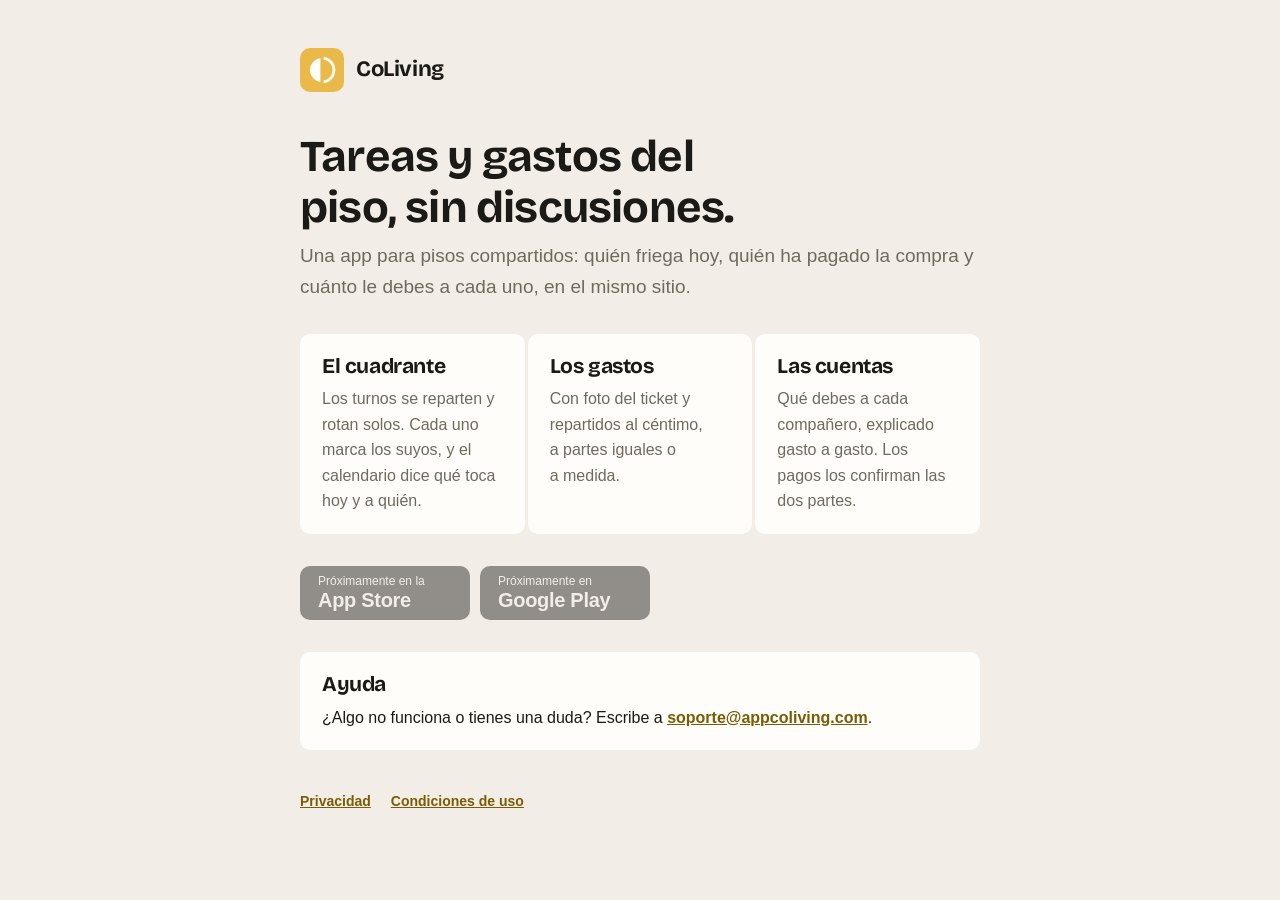
==== index.html @ c8de68fa "Publicar la web (21109d0)" ====
<!doctype html>
<html lang="es">
<head>
  <meta charset="utf-8">
  <meta name="viewport" content="width=device-width, initial-scale=1">
  <title>CoLiving · Tareas y gastos del piso</title>
  <meta name="description" content="CoLiving organiza las tareas y los gastos de un piso compartido: un cuadrante que reparte los turnos y unas cuentas que se explican gasto a gasto.">
  <link rel="icon" href="favicon.png">
  <link rel="icon" href="favicon-oscuro.png" media="(prefers-color-scheme: dark)">
  <link rel="stylesheet" href="estilos.css">
</head>
<body>
  <main class="pagina">
    <a class="cabecera" href="./">
      <picture>
        <source srcset="icono-oscuro.png" media="(prefers-color-scheme: dark)">
        <img src="icono.png" alt="">
      </picture>
      <span class="marca">CoLiving</span>
    </a>

    <h1>Tareas y gastos del piso, sin discusiones.</h1>
    <p class="entradilla">
      Una app para pisos compartidos: quién friega hoy, quién ha pagado la compra y cuánto
      le debes a cada uno, en el mismo sitio.
    </p>

    <div class="pared">
      <section class="pieza">
        <h2>El cuadrante</h2>
        <p>Los turnos se reparten y rotan solos. Cada uno marca los suyos, y el calendario dice qué toca hoy y a quién.</p>
      </section>
      <section class="pieza">
        <h2>Los gastos</h2>
        <p>Con foto del ticket y repartidos al céntimo, a partes iguales o a medida.</p>
      </section>
      <section class="pieza">
        <h2>Las cuentas</h2>
        <p>Qué debes a cada compañero, explicado gasto a gasto. Los pagos los confirman las dos partes.</p>
      </section>
    </div>

    <!--
      Los dos botones de descarga. Mientras la app no esté publicada, cada uno es
      un <span> con «Próximamente», no un enlace: un botón que lleva a una ficha
      que no existe es peor que no tenerlo.

      El día que salga en una tienda, ese botón pasa a ser un <a> con su enlace y
      se le quita la clase `tienda--pronto`:
        App Store:   https://apps.apple.com/es/app/id6813604250
        Google Play: https://play.google.com/store/apps/details?id=com.coliving.compartido
      Y conviene cambiarlos entonces por las insignias oficiales de Apple y de
      Google, que son las que exigen sus normas de marca para enlazar a la tienda.
    -->
    <div class="tiendas">
      <span class="tienda tienda--pronto">
        <span class="tienda-arriba">Próximamente en la</span>
        <span class="tienda-nombre">App Store</span>
      </span>
      <span class="tienda tienda--pronto">
        <span class="tienda-arriba">Próximamente en</span>
        <span class="tienda-nombre">Google Play</span>
      </span>
    </div>

    <!-- Esta página hace también de URL de soporte en App Store Connect. -->
    <section class="pieza ayuda">
      <h2>Ayuda</h2>
      <p>¿Algo no funciona o tienes una duda? Escribe a
        <a href="mailto:soporte@appcoliving.com">soporte@appcoliving.com</a>.</p>
    </section>

    <footer class="pie">
      <a href="privacidad.html">Privacidad</a>
      <a href="condiciones.html">Condiciones de uso</a>
    </footer>
  </main>
</body>
</html>
---- estilos.css ----
/*
 * La web de CoLiving: inicio, privacidad y condiciones.
 *
 * Misma dirección que la app —Azulejo—: la junta de fondo, la pieza sin borde
 * encima, cobalto de color. Los valores salen de `src/theme/index.ts`.
 *
 * Bricolage se sirve desde aquí y no desde Google Fonts: pedirla a Google le
 * pasaría la IP de cada visitante, y en una página de privacidad eso queda
 * especialmente mal. Licencia OFL en `fuentes/OFL.txt`.
 */
@font-face {
  font-family: 'Bricolage Grotesque';
  src: url('fuentes/BricolageGrotesque_700Bold.ttf') format('truetype');
  font-weight: 700;
  font-display: swap;
}

:root {
  /*
   * Los mismos tokens que `src/theme/index.ts`, dirección «Cal y ámbar»
   * (17 de septiembre). Los nombres se quedan como estaban —`cobalto` ahora es
   * ámbar— para no tocar las tres páginas: renombrarlos aquí no cambia nada de
   * lo que se ve y sí arriesga dejarse una regla sin cambiar.
   */
  --junta: #f2eee7;
  --pieza: #fffdf9;
  --pieza-alt: #f6f2e9;
  --tinta: #1c1a17;
  --tinta-suave: #6f6a60;
  --cobalto: #7a5c05;
  --cobalto-suave: #f7e9c4;
  --sobre-cobalto: #fffdf9;
  --ceja: none;
  color-scheme: light;
}

@media (prefers-color-scheme: dark) {
  :root {
    --junta: #0e0e11;
    --pieza: #17171c;
    --pieza-alt: #23232b;
    --tinta: #f2f0ec;
    --tinta-suave: #8b8892;
    --cobalto: #e9b949;
    --cobalto-suave: #2a2416;
    --sobre-cobalto: #14140f;
    --ceja: none;
    color-scheme: dark;
  }
}

* {
  box-sizing: border-box;
}

body {
  margin: 0;
  background: var(--junta);
  color: var(--tinta);
  font: 16px/1.6 -apple-system, BlinkMacSystemFont, 'SF Pro Text', 'Segoe UI', Roboto,
    'Helvetica Neue', sans-serif;
  -webkit-text-size-adjust: 100%;
}

.pagina {
  max-width: 720px;
  margin: 0 auto;
  padding: 48px 20px 64px;
}

h1,
h2,
.marca {
  font-family: 'Bricolage Grotesque', 'Helvetica Neue', sans-serif;
  font-weight: 700;
  line-height: 1.15;
  text-wrap: balance;
}

h1 {
  font-size: clamp(30px, 6vw, 44px);
  letter-spacing: -0.8px;
  margin: 0 0 8px;
}

h2 {
  font-size: 21px;
  letter-spacing: -0.4px;
  margin: 0 0 8px;
}

p,
li {
  text-wrap: pretty;
}

a {
  color: var(--cobalto);
  font-weight: 600;
  /* El correo de soporte es largo: en un móvil estrecho tiene que poder partirse. */
  overflow-wrap: anywhere;
}

/* ------------------------------------------------------------- Cabecera */
.cabecera {
  display: flex;
  align-items: center;
  gap: 12px;
  margin-bottom: 40px;
  text-decoration: none;
  color: inherit;
}

.cabecera picture {
  display: flex;
}

.cabecera img {
  width: 44px;
  height: 44px;
  border-radius: 10px;
}

.marca {
  font-size: 22px;
  letter-spacing: -0.4px;
  color: var(--tinta);
}

.entradilla {
  font-size: 19px;
  color: var(--tinta-suave);
  margin: 0 0 32px;
}

/* --------------------------------------------------------------- Piezas */
/* La junta hace de borde: ninguna pieza lleva borde ni sombra. */
.pieza {
  background: var(--pieza);
  background-image: var(--ceja);
  border-radius: 10px;
  padding: 20px 22px;
}

.pared {
  display: grid;
  gap: 3px;
  grid-template-columns: repeat(auto-fit, minmax(210px, 1fr));
  margin-bottom: 32px;
}

.pared .pieza p {
  margin: 0;
  color: var(--tinta-suave);
}

.pastilla {
  display: inline-block;
  background: var(--cobalto-suave);
  color: var(--cobalto);
  border-radius: 999px;
  padding: 8px 16px;
  font-weight: 700;
  font-size: 15px;
}

/* ------------------------------------------------------------ Tiendas */
/*
 * Los botones de descarga, en tinta como las insignias de las tiendas: se
 * reconocen como «descargar» sin tener que leerlos. En oscuro la tinta es clara
 * y el botón sale claro sobre carbón, que es justo lo que hacen las insignias.
 */
.tiendas {
  display: flex;
  flex-wrap: wrap;
  gap: 10px;
}

.tienda {
  display: inline-flex;
  flex-direction: column;
  justify-content: center;
  min-width: 170px;
  min-height: 52px;
  padding: 8px 18px;
  border-radius: 10px;
  background: var(--tinta);
  color: var(--junta);
  text-decoration: none;
  line-height: 1.2;
}

a.tienda:hover {
  opacity: 0.85;
}

.tienda-arriba {
  font-size: 12px;
}

.tienda-nombre {
  font-size: 20px;
  font-weight: 700;
  letter-spacing: -0.3px;
}

/* Aún no publicada: se ve, pero apagada, y no se puede pulsar. */
.tienda--pronto {
  opacity: 0.45;
  cursor: default;
}

/* ---------------------------------------------------------- Documentos */
.documento .pieza + .pieza {
  margin-top: 3px;
}

.documento .pieza > :last-child {
  margin-bottom: 0;
}

.documento ul {
  padding-left: 20px;
}

.documento li + li {
  margin-top: 4px;
}

.fecha {
  color: var(--tinta-suave);
  margin: 0 0 24px;
}

.ayuda {
  margin-top: 32px;
}

.ayuda p {
  margin: 0;
}

/* ----------------------------------------------------------------- Pie */
.pie {
  margin-top: 40px;
  display: flex;
  flex-wrap: wrap;
  gap: 8px 20px;
  font-size: 14px;
  color: var(--tinta-suave);
}
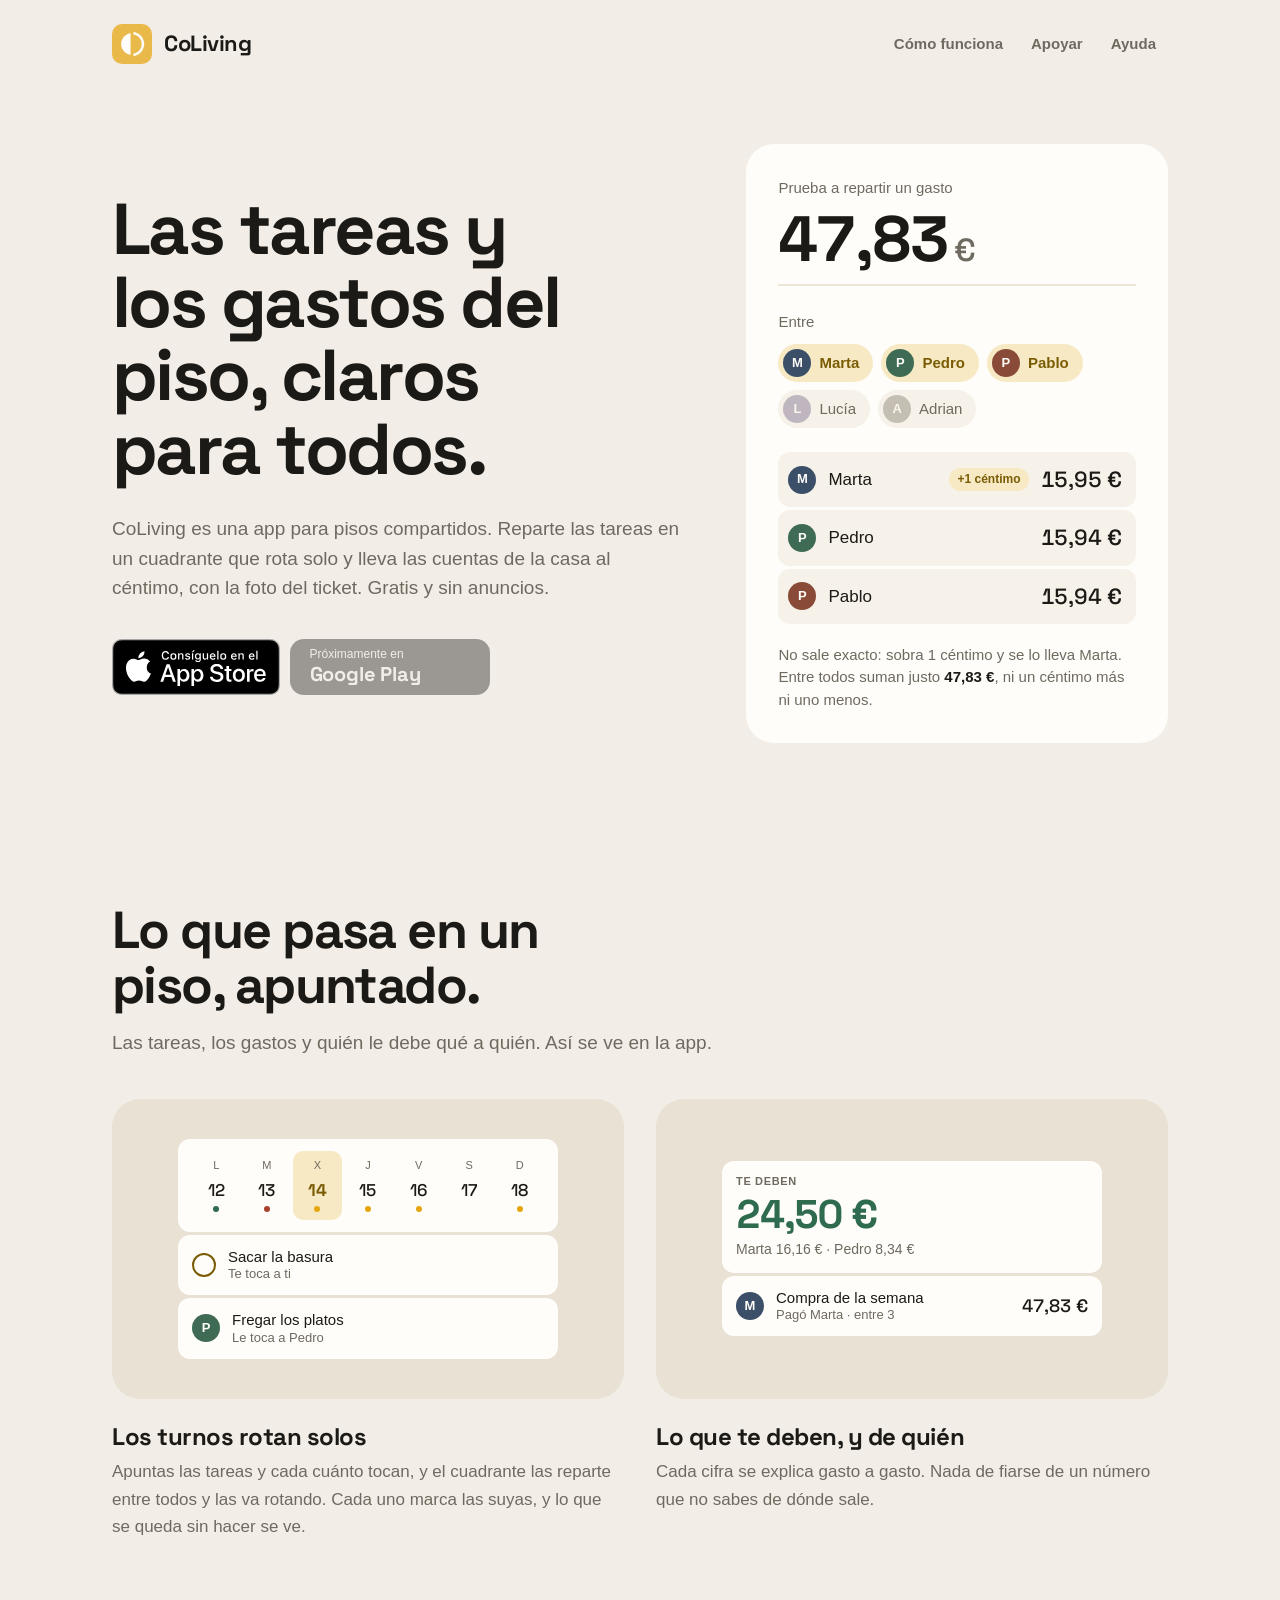
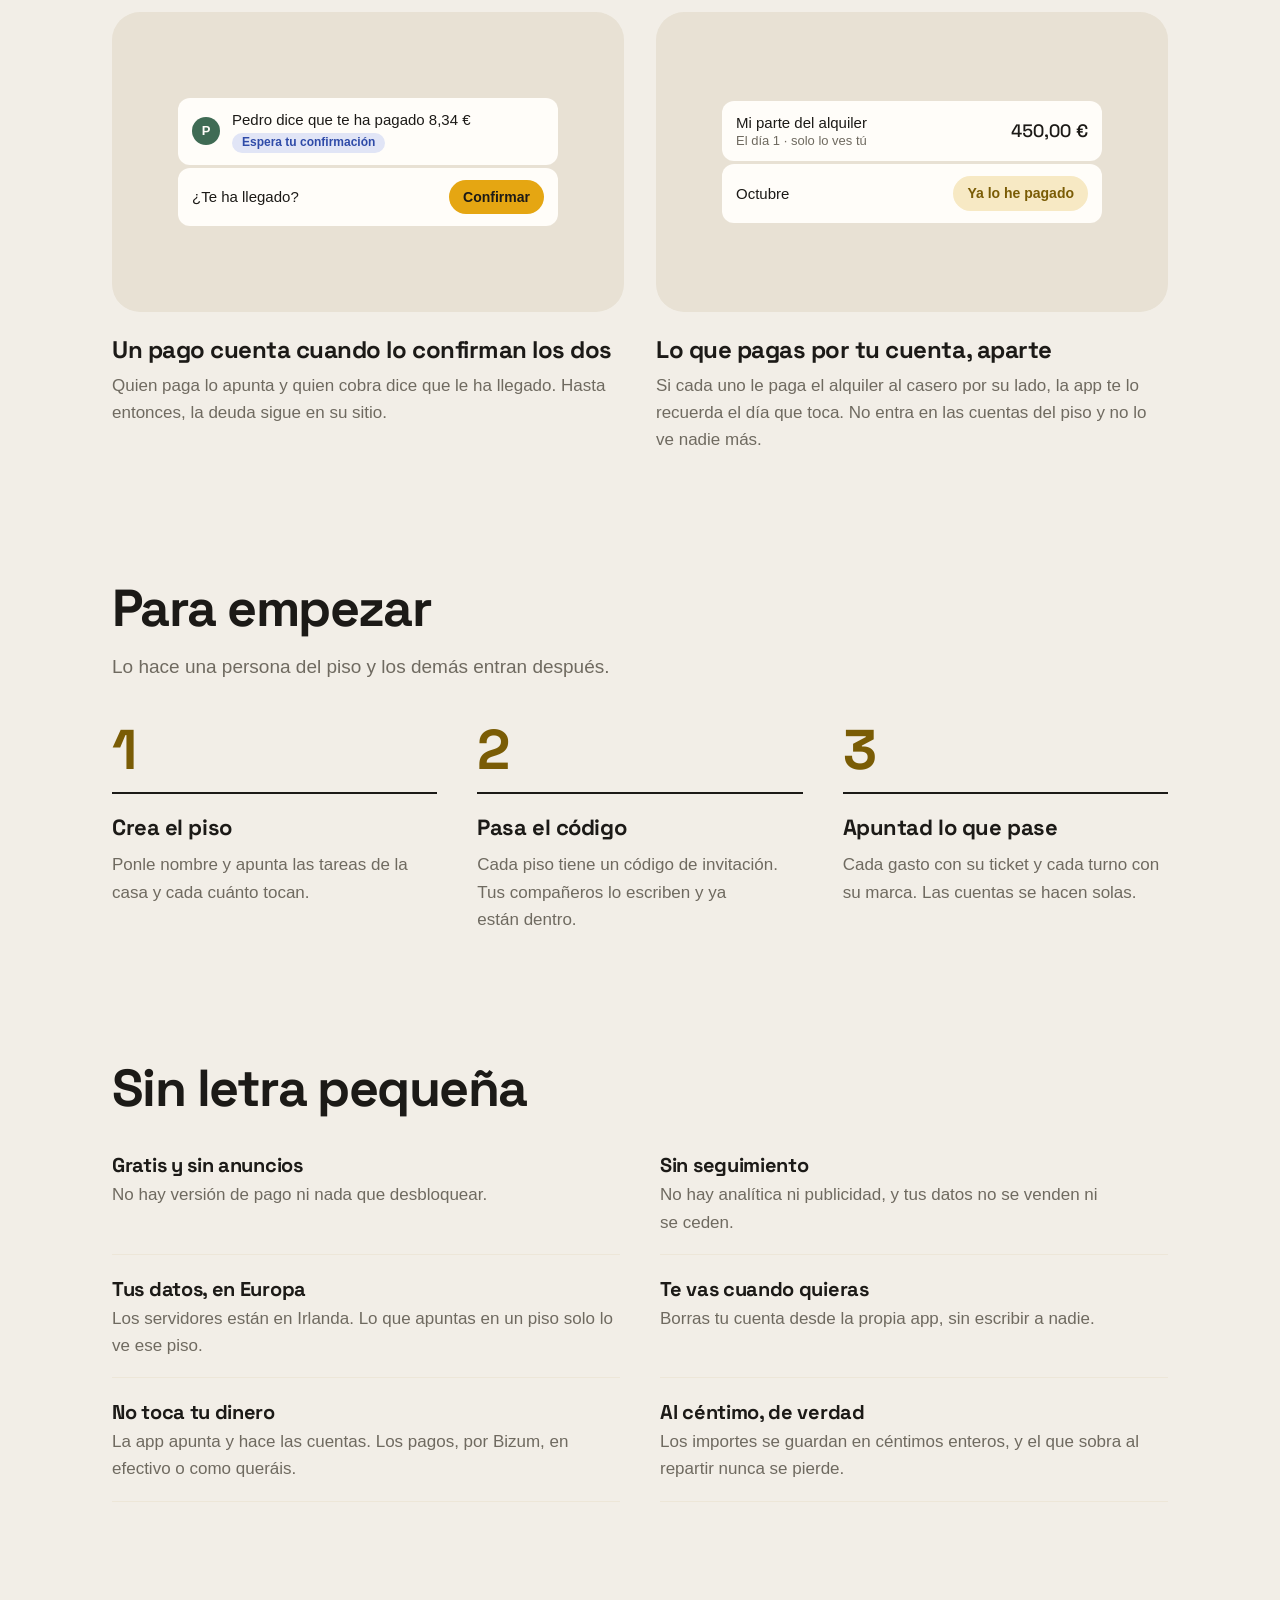
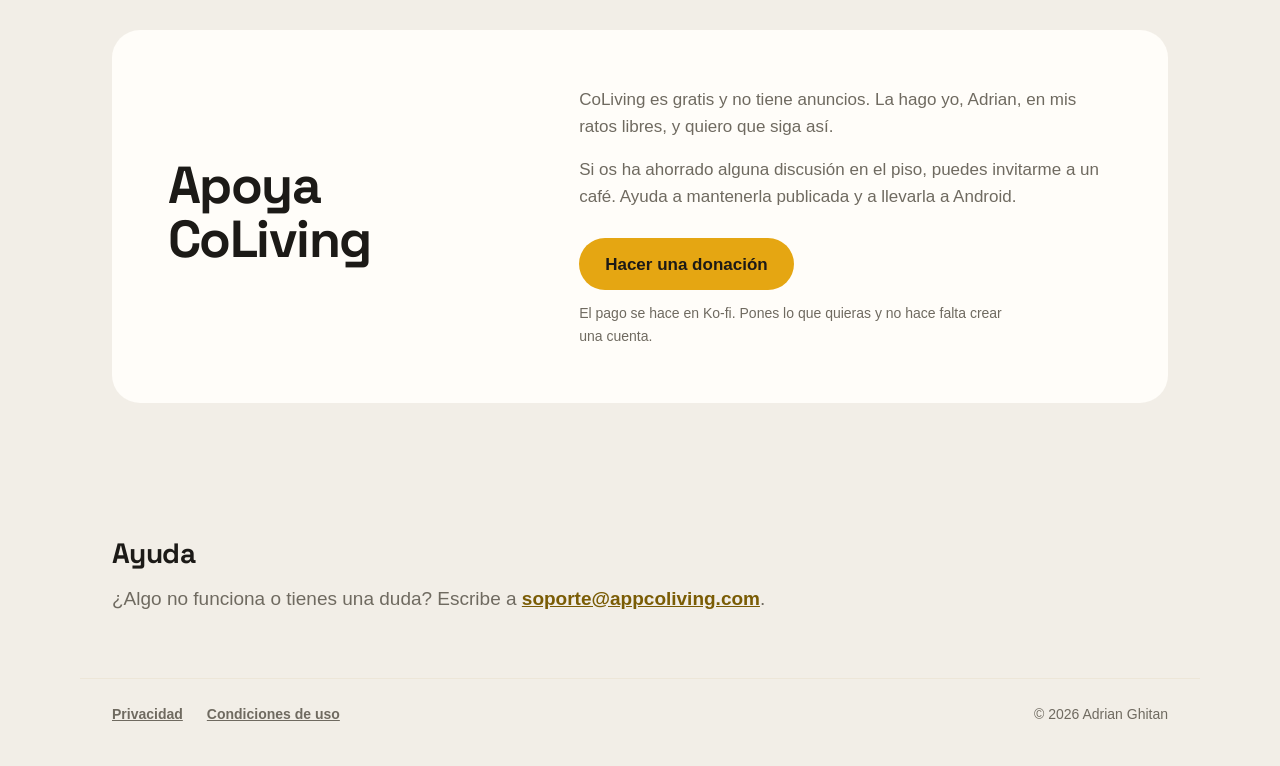
==== commit bfcd837d: "Publicar la web (5b726bb)" ====
--- a/index.html
+++ b/index.html
@@ -4,13 +4,21 @@
   <meta charset="utf-8">
   <meta name="viewport" content="width=device-width, initial-scale=1">
   <title>CoLiving · Tareas y gastos del piso</title>
-  <meta name="description" content="CoLiving organiza las tareas y los gastos de un piso compartido: un cuadrante que reparte los turnos y unas cuentas que se explican gasto a gasto.">
+  <meta name="description" content="CoLiving organiza las tareas y los gastos de un piso compartido: un cuadrante que reparte los turnos y unas cuentas que se explican gasto a gasto, al céntimo.">
+  <meta name="theme-color" content="#f2eee7" media="(prefers-color-scheme: light)">
+  <meta name="theme-color" content="#0e0e11" media="(prefers-color-scheme: dark)">
+  <meta property="og:title" content="CoLiving · Tareas y gastos del piso">
+  <meta property="og:description" content="Las tareas y los gastos del piso compartido, claros para todos. Gratis y sin anuncios.">
+  <meta property="og:image" content="https://appcoliving.com/icono.png">
+  <meta property="og:url" content="https://appcoliving.com/">
+  <meta property="og:locale" content="es_ES">
   <link rel="icon" href="favicon.png">
   <link rel="icon" href="favicon-oscuro.png" media="(prefers-color-scheme: dark)">
+  <link rel="preload" href="fuentes/SpaceGrotesk_700Bold.ttf" as="font" type="font/ttf" crossorigin>
   <link rel="stylesheet" href="estilos.css">
 </head>
 <body>
-  <main class="pagina">
+  <header class="marco barra">
     <a class="cabecera" href="./">
       <picture>
         <source srcset="icono-oscuro.png" media="(prefers-color-scheme: dark)">
@@ -18,62 +26,371 @@
       </picture>
       <span class="marca">CoLiving</span>
     </a>
-
-    <h1>Tareas y gastos del piso, sin discusiones.</h1>
-    <p class="entradilla">
-      Una app para pisos compartidos: quién friega hoy, quién ha pagado la compra y cuánto
-      le debes a cada uno, en el mismo sitio.
-    </p>
-
-    <div class="pared">
-      <section class="pieza">
-        <h2>El cuadrante</h2>
-        <p>Los turnos se reparten y rotan solos. Cada uno marca los suyos, y el calendario dice qué toca hoy y a quién.</p>
+    <nav aria-label="Secciones">
+      <a class="solo-ancho" href="#como">Cómo funciona</a>
+      <a href="#apoyar">Apoyar</a>
+      <a href="#ayuda">Ayuda</a>
+    </nav>
+  </header>
+
+  <main>
+    <section class="marco heroe">
+      <div>
+        <h1>Las tareas y los gastos del piso, claros para todos.</h1>
+        <p class="entradilla">
+          CoLiving es una app para pisos compartidos. Reparte las tareas en un cuadrante que
+          rota solo y lleva las cuentas de la casa al céntimo, con la foto del ticket.
+          Gratis y sin anuncios.
+        </p>
+
+        <!--
+          Los dos botones de descarga. Mientras la app no esté publicada en una tienda,
+          su botón es un <span> con «Próximamente», no un enlace: un botón que lleva a
+          una ficha que no existe es peor que no tenerlo.
+
+          App Store: publicada desde el 17 de octubre de 2026, con su insignia oficial
+          (Apple Marketing Tools, «Consíguelo en el App Store», es-es): la negra en claro
+          y la blanca en oscuro. Están copiadas en `web/` y no enlazadas a Apple, para
+          que la página no le pase a nadie los datos de quien la visita. No se retocan:
+          las normas de Apple no dejan cambiarles nada.
+          Google Play, el día que salga, igual: su insignia oficial, enlazada a
+            https://play.google.com/store/apps/details?id=com.coliving.compartido
+        -->
+        <div class="tiendas">
+          <a class="insignia" href="https://apps.apple.com/es/app/coliving-piso-compartido/id6813604250">
+            <picture>
+              <source srcset="app-store-oscuro.svg" media="(prefers-color-scheme: dark)">
+              <img src="app-store.svg" alt="Consíguelo en el App Store" width="168" height="56">
+            </picture>
+          </a>
+          <span class="tienda tienda--pronto">
+            <span class="tienda-arriba">Próximamente en</span>
+            <span class="tienda-nombre">Google Play</span>
+          </span>
+        </div>
+      </div>
+
+      <!--
+        El repartidor: lo que se recuerda de la página. Hace la misma cuenta que
+        `splitCents` (src/lib/money.ts) con pesos iguales: todo en céntimos
+        enteros, y los céntimos que sobran van, de uno en uno, a los primeros de
+        la lista. Si cambia la regla en la app, cambia aquí.
+      -->
+      <section class="repartidor" aria-labelledby="repartidor-titulo">
+        <p class="repartidor-titulo" id="repartidor-titulo">Prueba a repartir un gasto</p>
+        <label class="importe">
+          <span class="oculto">Importe del gasto, en euros</span>
+          <input id="importe" type="text" inputmode="decimal" autocomplete="off"
+                 value="47,83" maxlength="10" spellcheck="false">
+          <span aria-hidden="true">€</span>
+        </label>
+
+        <p class="entre" id="entre">Entre</p>
+        <div class="gente" role="group" aria-labelledby="entre" id="gente">
+          <button type="button" class="persona" aria-pressed="true" data-nombre="Marta"><span class="avatar av-1" aria-hidden="true">M</span>Marta</button>
+          <button type="button" class="persona" aria-pressed="true" data-nombre="Pedro"><span class="avatar av-2" aria-hidden="true">P</span>Pedro</button>
+          <button type="button" class="persona" aria-pressed="true" data-nombre="Pablo"><span class="avatar av-3" aria-hidden="true">P</span>Pablo</button>
+          <button type="button" class="persona" aria-pressed="false" data-nombre="Lucía"><span class="avatar av-4" aria-hidden="true">L</span>Lucía</button>
+          <button type="button" class="persona" aria-pressed="false" data-nombre="Adrian"><span class="avatar av-5" aria-hidden="true">A</span>Adrian</button>
+        </div>
+
+        <ul class="partes" id="partes" aria-label="Lo que pone cada uno"></ul>
+        <p class="explicacion" id="explicacion" aria-live="polite"></p>
       </section>
-      <section class="pieza">
-        <h2>Los gastos</h2>
-        <p>Con foto del ticket y repartidos al céntimo, a partes iguales o a medida.</p>
-      </section>
-      <section class="pieza">
-        <h2>Las cuentas</h2>
-        <p>Qué debes a cada compañero, explicado gasto a gasto. Los pagos los confirman las dos partes.</p>
-      </section>
-    </div>
+    </section>
+
+    <section class="marco seccion" id="como" aria-labelledby="como-titulo">
+      <h2 id="como-titulo">Lo que pasa en un piso, apuntado.</h2>
+      <p class="seccion-intro">
+        Las tareas, los gastos y quién le debe qué a quién. Así se ve en la app.
+      </p>
+
+      <!--
+        Cuatro rasgos, cada uno con su escena: un trozo de una pantalla real de
+        la app, a su tamaño, sobre un fondo un grado más hondo que la página. Las
+        cuatro escenas miden lo mismo y el texto va debajo, suelto sobre la
+        página: con la escena dentro de una ficha y las filas dentro de la
+        escena eran tres cajas una dentro de otra, y se leía como un catálogo.
+      -->
+      <div class="rasgos">
+        <article class="rasgo">
+          <div class="escena" aria-hidden="true">
+            <div class="escena-app">
+              <div class="mini">
+                <div class="semana">
+                  <div class="dia"><small>L</small><b>12</b><i class="punto-hecho"></i></div>
+                  <div class="dia"><small>M</small><b>13</b><i class="punto-pasado"></i></div>
+                  <div class="dia dia--hoy"><small>X</small><b>14</b><i class="punto-toca"></i></div>
+                  <div class="dia"><small>J</small><b>15</b><i class="punto-toca"></i></div>
+                  <div class="dia"><small>V</small><b>16</b><i class="punto-toca"></i></div>
+                  <div class="dia"><small>S</small><b>17</b><i></i></div>
+                  <div class="dia"><small>D</small><b>18</b><i class="punto-toca"></i></div>
+                </div>
+              </div>
+              <div class="mini fila">
+                <span class="circulo"></span>
+                <span class="fila-texto">Sacar la basura<small>Te toca a ti</small></span>
+              </div>
+              <div class="mini fila">
+                <span class="avatar av-2">P</span>
+                <span class="fila-texto">Fregar los platos<small>Le toca a Pedro</small></span>
+              </div>
+            </div>
+          </div>
+          <h3>Los turnos rotan solos</h3>
+          <p>Apuntas las tareas y cada cuánto tocan, y el cuadrante las reparte entre todos y las
+            va rotando. Cada uno marca las suyas, y lo que se queda sin hacer se ve.</p>
+        </article>
+
+        <article class="rasgo">
+          <div class="escena" aria-hidden="true">
+            <div class="escena-app">
+              <div class="mini">
+                <span class="rotulo">Te deben</span>
+                <span class="cifra verde">24,50 €</span>
+                <span class="detalle">Marta 16,16 € · Pedro 8,34 €</span>
+              </div>
+              <div class="mini fila">
+                <span class="avatar av-1">M</span>
+                <span class="fila-texto">Compra de la semana<small>Pagó Marta · entre 3</small></span>
+                <span class="fila-importe">47,83 €</span>
+              </div>
+            </div>
+          </div>
+          <h3>Lo que te deben, y de quién</h3>
+          <p>Cada cifra se explica gasto a gasto. Nada de fiarse de un número que no sabes de dónde
+            sale.</p>
+        </article>
+
+        <article class="rasgo">
+          <div class="escena" aria-hidden="true">
+            <div class="escena-app">
+              <div class="mini fila">
+                <span class="avatar av-2">P</span>
+                <span class="fila-texto">Pedro dice que te ha pagado 8,34 €
+                  <span class="pastilla-espera">Espera tu confirmación</span></span>
+              </div>
+              <div class="mini fila">
+                <span class="fila-texto">¿Te ha llegado?</span>
+                <span class="mini-boton">Confirmar</span>
+              </div>
+            </div>
+          </div>
+          <h3>Un pago cuenta cuando lo confirman los dos</h3>
+          <p>Quien paga lo apunta y quien cobra dice que le ha llegado. Hasta entonces, la deuda
+            sigue en su sitio.</p>
+        </article>
+
+        <article class="rasgo">
+          <div class="escena" aria-hidden="true">
+            <div class="escena-app">
+              <div class="mini fila">
+                <span class="fila-texto">Mi parte del alquiler<small>El día 1 · solo lo ves tú</small></span>
+                <span class="fila-importe">450,00 €</span>
+              </div>
+              <div class="mini fila">
+                <span class="fila-texto">Octubre</span>
+                <span class="mini-boton mini-boton--suave">Ya lo he pagado</span>
+              </div>
+            </div>
+          </div>
+          <h3>Lo que pagas por tu cuenta, aparte</h3>
+          <p>Si cada uno le paga el alquiler al casero por su lado, la app te lo recuerda el día que
+            toca. No entra en las cuentas del piso y no lo ve nadie más.</p>
+        </article>
+      </div>
+    </section>
+
+    <section class="marco seccion" aria-labelledby="empezar-titulo">
+      <h2 id="empezar-titulo">Para empezar</h2>
+      <p class="seccion-intro">Lo hace una persona del piso y los demás entran después.</p>
+      <ol class="pasos">
+        <li>
+          <h3>Crea el piso</h3>
+          <p>Ponle nombre y apunta las tareas de la casa y cada cuánto tocan.</p>
+        </li>
+        <li>
+          <h3>Pasa el código</h3>
+          <p>Cada piso tiene un código de invitación. Tus compañeros lo escriben y ya están
+            dentro.</p>
+        </li>
+        <li>
+          <h3>Apuntad lo que pase</h3>
+          <p>Cada gasto con su ticket y cada turno con su marca. Las cuentas se hacen solas.</p>
+        </li>
+      </ol>
+    </section>
+
+    <section class="marco seccion" aria-labelledby="claro-titulo">
+      <h2 id="claro-titulo">Sin letra pequeña</h2>
+      <ul class="promesas">
+        <li><strong>Gratis y sin anuncios</strong>
+          <span>No hay versión de pago ni nada que desbloquear.</span></li>
+        <li><strong>Sin seguimiento</strong>
+          <span>No hay analítica ni publicidad, y tus datos no se venden ni se ceden.</span></li>
+        <li><strong>Tus datos, en Europa</strong>
+          <span>Los servidores están en Irlanda. Lo que apuntas en un piso solo lo ve ese piso.</span></li>
+        <li><strong>Te vas cuando quieras</strong>
+          <span>Borras tu cuenta desde la propia app, sin escribir a nadie.</span></li>
+        <li><strong>No toca tu dinero</strong>
+          <span>La app apunta y hace las cuentas. Los pagos, por Bizum, en efectivo o como queráis.</span></li>
+        <li><strong>Al céntimo, de verdad</strong>
+          <span>Los importes se guardan en céntimos enteros, y el que sobra al repartir nunca se pierde.</span></li>
+      </ul>
+    </section>
 
     <!--
-      Los dos botones de descarga. Mientras la app no esté publicada, cada uno es
-      un <span> con «Próximamente», no un enlace: un botón que lleva a una ficha
-      que no existe es peor que no tenerlo.
-
-      El día que salga en una tienda, ese botón pasa a ser un <a> con su enlace y
-      se le quita la clase `tienda--pronto`:
-        App Store:   https://apps.apple.com/es/app/id6813604250
-        Google Play: https://play.google.com/store/apps/details?id=com.coliving.compartido
-      Y conviene cambiarlos entonces por las insignias oficiales de Apple y de
-      Google, que son las que exigen sus normas de marca para enlazar a la tienda.
+      Donaciones: van aquí y NO en la app. Apple rechaza las donaciones al
+      desarrollador fuera de su compra integrada (guía 3.1.1), y por eso el
+      enlace de la app, «La web de CoLiving», no dice nada de donar.
+
+      El enlace es la página de Ko-fi de CoLiving. Si cambia el nombre de la
+      página en Ko-fi, cambia aquí.
+
+      Lo que cuesta mantener la app NO se enseña: lo decidió Adrian el 12 de
+      octubre. No volver a poner la lista de costes.
     -->
-    <div class="tiendas">
-      <span class="tienda tienda--pronto">
-        <span class="tienda-arriba">Próximamente en la</span>
-        <span class="tienda-nombre">App Store</span>
-      </span>
-      <span class="tienda tienda--pronto">
-        <span class="tienda-arriba">Próximamente en</span>
-        <span class="tienda-nombre">Google Play</span>
-      </span>
-    </div>
-
-    <!-- Esta página hace también de URL de soporte en App Store Connect. -->
-    <section class="pieza ayuda">
-      <h2>Ayuda</h2>
+    <section class="marco seccion" id="apoyar" aria-labelledby="apoyar-titulo">
+      <div class="apoyar">
+        <h2 id="apoyar-titulo">Apoya CoLiving</h2>
+        <div>
+          <p>CoLiving es gratis y no tiene anuncios. La hago yo, Adrian, en mis ratos libres, y
+            quiero que siga así.</p>
+          <p>Si os ha ahorrado alguna discusión en el piso, puedes invitarme a un café. Ayuda a
+            mantenerla publicada y a llevarla a Android.</p>
+          <div class="donar">
+            <a class="boton" href="https://ko-fi.com/coliving" rel="noopener">Hacer una donación</a>
+            <p class="boton-nota">El pago se hace en Ko-fi. Pones lo que quieras y no hace falta
+              crear una cuenta.</p>
+          </div>
+        </div>
+      </div>
+    </section>
+
+    <!-- Esta sección hace también de URL de soporte en App Store Connect: no quitarla. -->
+    <section class="marco ayuda-portada" id="ayuda" aria-labelledby="ayuda-titulo">
+      <h2 id="ayuda-titulo">Ayuda</h2>
       <p>¿Algo no funciona o tienes una duda? Escribe a
         <a href="mailto:soporte@appcoliving.com">soporte@appcoliving.com</a>.</p>
     </section>
-
-    <footer class="pie">
-      <a href="privacidad.html">Privacidad</a>
-      <a href="condiciones.html">Condiciones de uso</a>
-    </footer>
   </main>
+
+  <footer class="marco pie pie-portada">
+    <a href="privacidad.html">Privacidad</a>
+    <a href="condiciones.html">Condiciones de uso</a>
+    <span class="pie-firma">© 2026 Adrian Ghitan</span>
+  </footer>
+
+  <script>
+    /*
+     * El repartidor. La misma regla que `splitCents` de la app con pesos
+     * iguales: todo en céntimos enteros, nunca floats. Cada uno pone la parte
+     * entera, y los céntimos que sobran van de uno en uno a los primeros de la
+     * lista, que es como desempata la app (a igual resto, el primero).
+     */
+    (function () {
+      var MAX_CENTIMOS = 100000000; // el tope de la app: 1.000.000 € por gasto
+      var input = document.getElementById('importe');
+      var gente = Array.prototype.slice.call(document.querySelectorAll('.persona'));
+      var lista = document.getElementById('partes');
+      var explicacion = document.getElementById('explicacion');
+      var euros = new Intl.NumberFormat('es-ES', {
+        style: 'currency', currency: 'EUR', minimumFractionDigits: 2
+      });
+
+      // La misma lectura que `parseAmountToCents`: «12,50» o «12.5» → 1250.
+      function aCentimos(texto) {
+        var limpio = texto.trim().replace(/\s/g, '').replace(',', '.');
+        if (!limpio || !/^\d*\.?\d*$/.test(limpio)) return null;
+        var valor = Number(limpio);
+        if (!isFinite(valor) || valor <= 0) return null;
+        var centimos = Math.round(valor * 100);
+        return centimos <= MAX_CENTIMOS ? centimos : null;
+      }
+
+      function unir(nombres) {
+        if (nombres.length === 1) return nombres[0];
+        return nombres.slice(0, -1).join(', ') + ' y ' + nombres[nombres.length - 1];
+      }
+
+      function fila(nombre, avatar, centimos, extra) {
+        var li = document.createElement('li');
+        li.className = 'parte';
+        var av = avatar.cloneNode(true);
+        var n = document.createElement('span');
+        n.className = 'parte-nombre';
+        n.textContent = nombre;
+        li.appendChild(av);
+        li.appendChild(n);
+        if (extra) {
+          var c = document.createElement('span');
+          c.className = 'centimo';
+          c.textContent = '+1 céntimo';
+          li.appendChild(c);
+        }
+        var i = document.createElement('span');
+        i.className = 'parte-importe';
+        i.textContent = centimos === null ? '–' : euros.format(centimos / 100);
+        li.appendChild(i);
+        return li;
+      }
+
+      function pintar() {
+        var dentro = gente.filter(function (b) { return b.getAttribute('aria-pressed') === 'true'; });
+        var total = aCentimos(input.value);
+        var n = dentro.length;
+        var base = total === null ? null : Math.floor(total / n);
+        var sobran = total === null ? 0 : total - base * n;
+
+        lista.textContent = '';
+        lista.classList.toggle('partes--apagadas', total === null);
+        dentro.forEach(function (b, i) {
+          lista.appendChild(fila(
+            b.dataset.nombre,
+            b.querySelector('.avatar'),
+            base === null ? null : base + (i < sobran ? 1 : 0),
+            i < sobran
+          ));
+        });
+
+        if (total === null) {
+          var numero = Number(input.value.trim().replace(/\s/g, '').replace(',', '.'));
+          explicacion.textContent = numero * 100 > MAX_CENTIMOS
+            ? 'En la app, un gasto puede ser de hasta 1.000.000 €.'
+            : 'Escribe un importe, por ejemplo 47,83.';
+          return;
+        }
+        var suma = '<strong>' + euros.format(total / 100) + '</strong>';
+        if (n === 1) {
+          explicacion.innerHTML = 'Si lo paga una sola persona, no hay nada que repartir.';
+        } else if (sobran === 0) {
+          explicacion.innerHTML = 'Sale exacto: ' + euros.format(base / 100) + ' cada uno.';
+        } else {
+          var quien = unir(dentro.slice(0, sobran).map(function (b) { return b.dataset.nombre; }));
+          explicacion.innerHTML = (sobran === 1
+            ? 'No sale exacto: sobra 1 céntimo y se lo lleva ' + quien + '.'
+            : 'No sale exacto: sobran ' + sobran + ' céntimos y se los llevan ' + quien + ', uno cada uno.') +
+            ' Entre todos suman justo ' + suma + ', ni un céntimo más ni uno menos.';
+        }
+      }
+
+      gente.forEach(function (b) {
+        b.addEventListener('click', function () {
+          var dentro = gente.filter(function (g) { return g.getAttribute('aria-pressed') === 'true'; });
+          // Siempre queda al menos una persona: un gasto entre nadie no existe.
+          if (b.getAttribute('aria-pressed') === 'true' && dentro.length === 1) return;
+          b.setAttribute('aria-pressed', b.getAttribute('aria-pressed') === 'true' ? 'false' : 'true');
+          pintar();
+        });
+      });
+      // Safari y Firefox aún no tienen `field-sizing`: el ancho, a mano.
+      var medir = window.CSS && CSS.supports('field-sizing', 'content')
+        ? function () {}
+        : function () { input.size = Math.max(input.value.length, 1); };
+      input.addEventListener('input', function () { medir(); pintar(); });
+      medir();
+      pintar();
+    })();
+  </script>
 </body>
 </html>
--- a/estilos.css
+++ b/estilos.css
@@ -1,92 +1,132 @@
 /*
  * La web de CoLiving: inicio, privacidad y condiciones.
  *
- * Misma dirección que la app —Azulejo—: la junta de fondo, la pieza sin borde
- * encima, cobalto de color. Los valores salen de `src/theme/index.ts`.
+ * Misma dirección que la app —Cal y ámbar—, con sus tres reglas: una sola cifra
+ * manda, el ámbar es lo único con color y claro y oscuro son la misma página.
+ * Los valores salen de `src/theme/index.ts`; si cambian allí, se cambian aquí.
  *
- * Bricolage se sirve desde aquí y no desde Google Fonts: pedirla a Google le
- * pasaría la IP de cada visitante, y en una página de privacidad eso queda
- * especialmente mal. Licencia OFL en `fuentes/OFL.txt`.
+ * Lo único que se permite llamar la atención es el repartidor de arriba. Todo
+ * lo demás va callado: si algún día apetece animar otra sección o darle otro
+ * color, es justo lo que hay que no hacer.
+ *
+ * Space Grotesk se sirve desde aquí y no desde Google Fonts: pedirla a Google
+ * le pasaría la IP de cada visitante, y en una web que enlaza a una política de
+ * privacidad eso queda especialmente mal. Licencia OFL en `fuentes/OFL.txt`.
+ * Es la misma cara de display de la app desde el 17 de septiembre (antes,
+ * Bricolage): títulos e importes, nada más. El cuerpo va en la fuente del
+ * sistema, igual que en la app.
  */
 @font-face {
-  font-family: 'Bricolage Grotesque';
-  src: url('fuentes/BricolageGrotesque_700Bold.ttf') format('truetype');
-  font-weight: 700;
+  font-family: 'Space Grotesk';
+  src: url('fuentes/SpaceGrotesk_500Medium.ttf') format('truetype');
+  font-weight: 500;
   font-display: swap;
 }
 
+@font-face {
+  font-family: 'Space Grotesk';
+  src: url('fuentes/SpaceGrotesk_700Bold.ttf') format('truetype');
+  font-weight: 700;
+  font-display: swap;
+}
+
 :root {
-  /*
-   * Los mismos tokens que `src/theme/index.ts`, dirección «Cal y ámbar»
-   * (17 de septiembre). Los nombres se quedan como estaban —`cobalto` ahora es
-   * ámbar— para no tocar las tres páginas: renombrarlos aquí no cambia nada de
-   * lo que se ve y sí arriesga dejarse una regla sin cambiar.
-   */
-  --junta: #f2eee7;
+  /* Modo claro: cal encalada y ámbar. */
+  --cal: #f2eee7;
   --pieza: #fffdf9;
   --pieza-alt: #f6f2e9;
+  --linea: #ede6d8;
+  /* El fondo de las escenas de la portada, y las piezas de la app encima. */
+  --escena: #e8e1d4;
+  --escena-pieza: #fffdf9;
   --tinta: #1c1a17;
   --tinta-suave: #6f6a60;
-  --cobalto: #7a5c05;
-  --cobalto-suave: #f7e9c4;
-  --sobre-cobalto: #fffdf9;
-  --ceja: none;
+  /* Para TEXTO en ámbar. El vivo (`--ambar`) sobre papel da 1,9 y no se lee. */
+  --ambar-texto: #7a5c05;
+  /* Para RELLENOS. Encima, siempre `--sobre-ambar` (tinta), nunca blanco. */
+  --ambar: #e5a612;
+  --sobre-ambar: #1c1a17;
+  --ambar-suave: #f7e9c4;
+  /* Solo dentro de los trozos de la app: dicen de qué lado está el dinero. */
+  --verde: #2f6b4f;
+  --almagre: #a8402c;
+  --cobalto: #2f4ba8;
+  --cobalto-suave: #e1e5f6;
+  --av-1: #3b5068;
+  --av-2: #3f6b54;
+  --av-3: #8a4a38;
+  --av-4: #5a4a73;
+  --av-5: #6b6250;
+  --sobre-avatar: #fffdf9;
+
+  --junta: 3px;
+  --radio: 20px;
+  --radio-fila: 12px;
+  --display: 'Space Grotesk', 'Helvetica Neue', Arial, sans-serif;
   color-scheme: light;
 }
 
 @media (prefers-color-scheme: dark) {
   :root {
-    --junta: #0e0e11;
+    /* La misma página de noche: carbón y el mismo ámbar. */
+    --cal: #0e0e11;
     --pieza: #17171c;
     --pieza-alt: #23232b;
+    --linea: #2b2b34;
+    --escena: #17171c;
+    --escena-pieza: #23232b;
     --tinta: #f2f0ec;
     --tinta-suave: #8b8892;
-    --cobalto: #e9b949;
-    --cobalto-suave: #2a2416;
-    --sobre-cobalto: #14140f;
-    --ceja: none;
+    /* De noche el ámbar vivo sí se lee como texto: aquí los dos son el mismo. */
+    --ambar-texto: #e9b949;
+    --ambar: #e9b949;
+    --sobre-ambar: #14140f;
+    --ambar-suave: #2a2416;
+    --verde: #5fbf8e;
+    --almagre: #f08a72;
+    --cobalto: #8fa6f5;
+    --cobalto-suave: #1b2140;
+    --av-1: #8fa6c4;
+    --av-2: #79c4a2;
+    --av-3: #d99478;
+    --av-4: #a99bc9;
+    --av-5: #bfb49a;
+    --sobre-avatar: #14140f;
     color-scheme: dark;
   }
 }
 
+/* --------------------------------------------------------------- Base */
 * {
   box-sizing: border-box;
 }
 
+html {
+  scroll-behavior: smooth;
+}
+
+@media (prefers-reduced-motion: reduce) {
+  html {
+    scroll-behavior: auto;
+  }
+}
+
 body {
   margin: 0;
-  background: var(--junta);
+  background: var(--cal);
   color: var(--tinta);
-  font: 16px/1.6 -apple-system, BlinkMacSystemFont, 'SF Pro Text', 'Segoe UI', Roboto,
+  font: 17px/1.6 -apple-system, BlinkMacSystemFont, 'SF Pro Text', 'Segoe UI', Roboto,
     'Helvetica Neue', sans-serif;
   -webkit-text-size-adjust: 100%;
 }
 
-.pagina {
-  max-width: 720px;
-  margin: 0 auto;
-  padding: 48px 20px 64px;
-}
-
 h1,
 h2,
+h3,
 .marca {
-  font-family: 'Bricolage Grotesque', 'Helvetica Neue', sans-serif;
-  font-weight: 700;
-  line-height: 1.15;
+  font-family: var(--display);
+  font-weight: 700;
   text-wrap: balance;
-}
-
-h1 {
-  font-size: clamp(30px, 6vw, 44px);
-  letter-spacing: -0.8px;
-  margin: 0 0 8px;
-}
-
-h2 {
-  font-size: 21px;
-  letter-spacing: -0.4px;
-  margin: 0 0 8px;
 }
 
 p,
@@ -95,76 +135,135 @@
 }
 
 a {
-  color: var(--cobalto);
+  color: var(--ambar-texto);
   font-weight: 600;
   /* El correo de soporte es largo: en un móvil estrecho tiene que poder partirse. */
   overflow-wrap: anywhere;
 }
 
-/* ------------------------------------------------------------- Cabecera */
+:focus-visible {
+  outline: 3px solid var(--ambar);
+  outline-offset: 3px;
+  border-radius: 6px;
+}
+
+/* Lo que solo tiene que oír un lector de pantalla. */
+.oculto {
+  position: absolute;
+  width: 1px;
+  height: 1px;
+  overflow: hidden;
+  clip: rect(0 0 0 0);
+  white-space: nowrap;
+}
+
+/* ------------------------------------------------------------ Cabecera */
 .cabecera {
+  display: inline-flex;
+  align-items: center;
+  gap: 12px;
+  text-decoration: none;
+  color: inherit;
+}
+
+.cabecera picture {
+  display: flex;
+}
+
+.cabecera img {
+  width: 40px;
+  height: 40px;
+  border-radius: 10px;
+}
+
+.marca {
+  font-size: 22px;
+  letter-spacing: -0.02em;
+  color: var(--tinta);
+}
+
+/* ---------------------------------------------------------- La portada */
+.marco {
+  max-width: 1120px;
+  margin: 0 auto;
+  padding: 0 16px;
+}
+
+@media (min-width: 700px) {
+  .marco {
+    padding: 0 32px;
+  }
+}
+
+.barra {
   display: flex;
   align-items: center;
-  gap: 12px;
-  margin-bottom: 40px;
+  justify-content: space-between;
+  gap: 16px;
+  padding-top: 24px;
+  padding-bottom: 24px;
+}
+
+.barra nav {
+  display: flex;
+  gap: 4px;
+}
+
+.barra nav a {
+  color: var(--tinta-suave);
   text-decoration: none;
-  color: inherit;
-}
-
-.cabecera picture {
-  display: flex;
-}
-
-.cabecera img {
-  width: 44px;
-  height: 44px;
-  border-radius: 10px;
-}
-
-.marca {
-  font-size: 22px;
-  letter-spacing: -0.4px;
+  font-size: 15px;
+  padding: 8px 12px;
+  border-radius: 999px;
+}
+
+.barra nav a:hover {
   color: var(--tinta);
+  background: var(--pieza);
+}
+
+/* El enlace a «Cómo funciona» es el primero que sobra en un móvil. */
+@media (max-width: 520px) {
+  .barra .solo-ancho {
+    display: none;
+  }
+}
+
+/* ------------------------------------------------------------- El héroe */
+.heroe {
+  display: grid;
+  gap: 40px;
+  padding-top: 32px;
+  padding-bottom: 96px;
+  align-items: center;
+}
+
+@media (min-width: 940px) {
+  .heroe {
+    grid-template-columns: minmax(0, 1.15fr) minmax(0, 0.85fr);
+    gap: 64px;
+    padding-top: 56px;
+    padding-bottom: 128px;
+  }
+}
+
+.heroe h1 {
+  font-size: clamp(40px, 6.2vw, 72px);
+  line-height: 1.02;
+  letter-spacing: -0.035em;
+  margin: 0 0 28px;
+  max-width: 14ch;
 }
 
 .entradilla {
   font-size: 19px;
-  color: var(--tinta-suave);
-  margin: 0 0 32px;
-}
-
-/* --------------------------------------------------------------- Piezas */
-/* La junta hace de borde: ninguna pieza lleva borde ni sombra. */
-.pieza {
-  background: var(--pieza);
-  background-image: var(--ceja);
-  border-radius: 10px;
-  padding: 20px 22px;
-}
-
-.pared {
-  display: grid;
-  gap: 3px;
-  grid-template-columns: repeat(auto-fit, minmax(210px, 1fr));
-  margin-bottom: 32px;
-}
-
-.pared .pieza p {
-  margin: 0;
-  color: var(--tinta-suave);
-}
-
-.pastilla {
-  display: inline-block;
-  background: var(--cobalto-suave);
-  color: var(--cobalto);
-  border-radius: 999px;
-  padding: 8px 16px;
-  font-weight: 700;
-  font-size: 15px;
-}
-
-/* ------------------------------------------------------------ Tiendas */
+  line-height: 1.55;
+  color: var(--tinta-suave);
+  margin: 0 0 36px;
+  max-width: 34em;
+}
+
+/* ------------------------------------------------------------- Tiendas */
 /*
  * Los botones de descarga, en tinta como las insignias de las tiendas: se
  * reconocen como «descargar» sin tener que leerlos. En oscuro la tinta es clara
@@ -180,12 +279,18 @@
   display: inline-flex;
   flex-direction: column;
   justify-content: center;
-  min-width: 170px;
-  min-height: 52px;
-  padding: 8px 18px;
-  border-radius: 10px;
+  /*
+   * Dos en fila hasta en un móvil de 375. `flex-wrap` decide si caben por la
+   * base, antes de encoger nada: con 170 de base (350 en total) bajaba uno de
+   * línea en los 343 que hay. Con 150 caben, y crecen hasta 200.
+   */
+  flex: 1 1 150px;
+  max-width: 200px;
+  min-height: 56px;
+  padding: 8px 20px;
+  border-radius: 14px;
   background: var(--tinta);
-  color: var(--junta);
+  color: var(--cal);
   text-decoration: none;
   line-height: 1.2;
 }
@@ -199,20 +304,647 @@
 }
 
 .tienda-nombre {
+  font-family: var(--display);
   font-size: 20px;
   font-weight: 700;
-  letter-spacing: -0.3px;
+  letter-spacing: -0.01em;
+}
+
+/*
+ * La insignia oficial de una tienda, tal cual: sin fondo, sin padding, sin
+ * redondear. Del mismo alto que los botones, para que la fila se vea pareja.
+ */
+.insignia {
+  display: inline-flex;
+  align-items: center;
+}
+
+.insignia img {
+  display: block;
+  height: 56px;
+  width: auto;
+}
+
+a.insignia:hover {
+  opacity: 0.85;
 }
 
 /* Aún no publicada: se ve, pero apagada, y no se puede pulsar. */
 .tienda--pronto {
-  opacity: 0.45;
+  opacity: 0.4;
   cursor: default;
 }
 
-/* ---------------------------------------------------------- Documentos */
+/* ---------------------------------------------------------- Repartidor */
+/*
+ * Lo único que manda en la página. La cifra grande es el importe que escribe
+ * quien mira, y debajo, cómo se reparte: es la regla de la app («una sola cifra
+ * manda») hecha algo que se puede tocar.
+ */
+.repartidor {
+  background: var(--pieza);
+  border-radius: 28px;
+  padding: 24px;
+}
+
+@media (min-width: 700px) {
+  .repartidor {
+    padding: 32px;
+  }
+}
+
+.repartidor-titulo {
+  font-size: 15px;
+  color: var(--tinta-suave);
+  margin: 0 0 4px;
+}
+
+.importe {
+  display: flex;
+  align-items: baseline;
+  gap: 6px;
+  border-bottom: 2px solid var(--linea);
+  padding-bottom: 8px;
+  margin-bottom: 24px;
+}
+
+.importe:focus-within {
+  border-bottom-color: var(--ambar);
+}
+
+/*
+ * El campo mide lo que el número, para que el «€» vaya pegado detrás y no en
+ * la otra punta. Donde no hay `field-sizing`, el script le pone `size`.
+ */
+.importe input {
+  flex: 0 1 auto;
+  field-sizing: content;
+  min-width: 1ch;
+  max-width: 100%;
+  border: 0;
+  background: none;
+  color: var(--tinta);
+  font-family: var(--display);
+  font-weight: 700;
+  font-size: clamp(48px, 9vw, 64px);
+  letter-spacing: -0.03em;
+  line-height: 1.1;
+  padding: 0;
+  font-variant-numeric: tabular-nums;
+}
+
+.importe input:focus {
+  outline: none;
+}
+
+.importe span {
+  font-family: var(--display);
+  font-weight: 500;
+  font-size: 32px;
+  color: var(--tinta-suave);
+}
+
+.entre {
+  font-size: 15px;
+  color: var(--tinta-suave);
+  margin: 0 0 10px;
+}
+
+.gente {
+  display: flex;
+  flex-wrap: wrap;
+  gap: 8px;
+  margin-bottom: 24px;
+}
+
+.persona {
+  display: inline-flex;
+  align-items: center;
+  gap: 8px;
+  padding: 5px 14px 5px 5px;
+  border: 0;
+  border-radius: 999px;
+  background: var(--pieza-alt);
+  color: var(--tinta-suave);
+  font: inherit;
+  font-size: 15px;
+  cursor: pointer;
+}
+
+.persona[aria-pressed='true'] {
+  background: var(--ambar-suave);
+  color: var(--ambar-texto);
+  font-weight: 600;
+}
+
+.persona[aria-pressed='false'] .avatar {
+  opacity: 0.35;
+}
+
+.avatar {
+  display: inline-grid;
+  place-items: center;
+  width: 28px;
+  height: 28px;
+  border-radius: 50%;
+  color: var(--sobre-avatar);
+  font-size: 13px;
+  font-weight: 700;
+  flex: none;
+}
+
+.av-1 { background: var(--av-1); }
+.av-2 { background: var(--av-2); }
+.av-3 { background: var(--av-3); }
+.av-4 { background: var(--av-4); }
+.av-5 { background: var(--av-5); }
+
+.partes {
+  list-style: none;
+  margin: 0 0 20px;
+  padding: 0;
+  display: grid;
+  gap: var(--junta);
+}
+
+.parte {
+  display: flex;
+  align-items: center;
+  gap: 12px;
+  background: var(--pieza-alt);
+  border-radius: var(--radio-fila);
+  padding: 10px 14px 10px 10px;
+}
+
+.parte-nombre {
+  flex: 1;
+  min-width: 0;
+}
+
+.parte-importe {
+  font-family: var(--display);
+  font-weight: 500;
+  font-size: 22px;
+  letter-spacing: -0.01em;
+  font-variant-numeric: tabular-nums;
+}
+
+.centimo {
+  font-size: 12px;
+  font-weight: 600;
+  color: var(--ambar-texto);
+  background: var(--ambar-suave);
+  border-radius: 999px;
+  padding: 2px 8px;
+  white-space: nowrap;
+}
+
+.partes--apagadas .parte {
+  opacity: 0.4;
+}
+
+.explicacion {
+  font-size: 15px;
+  line-height: 1.5;
+  color: var(--tinta-suave);
+  margin: 0;
+  min-height: 3em;
+}
+
+.explicacion strong {
+  color: var(--tinta);
+}
+
+/* ------------------------------------------------------------ Secciones */
+.seccion {
+  padding-top: 32px;
+  padding-bottom: 96px;
+}
+
+.seccion h2 {
+  font-size: clamp(32px, 4.6vw, 52px);
+  line-height: 1.05;
+  letter-spacing: -0.03em;
+  margin: 0 0 16px;
+  max-width: 16ch;
+}
+
+.seccion-intro {
+  font-size: 19px;
+  color: var(--tinta-suave);
+  margin: 0 0 40px;
+  max-width: 34em;
+}
+
+/* ------------------------------------------------ Los rasgos: trozos de la app */
+/*
+ * Cuatro rasgos de dos en dos. Cada uno, una escena del mismo alto con un trozo
+ * de pantalla de la app dentro, y el texto debajo, suelto sobre la página.
+ *
+ * Antes era una pared de fichas de tamaños distintos, con la pantalla dentro de
+ * la ficha y las filas dentro de la pantalla: tres cajas una dentro de otra, y
+ * alturas que no casaban. Ahora solo hay dos niveles —la escena y las piezas de
+ * la app— y las escenas miden lo mismo, así que las cuatro se leen a la vez.
+ */
+.rasgos {
+  display: grid;
+  gap: 56px;
+}
+
+@media (min-width: 860px) {
+  .rasgos {
+    grid-template-columns: repeat(2, minmax(0, 1fr));
+    gap: 72px 32px;
+  }
+}
+
+.rasgo h3 {
+  font-size: 24px;
+  line-height: 1.15;
+  letter-spacing: -0.02em;
+  margin: 24px 0 8px;
+}
+
+.rasgo p {
+  margin: 0;
+  color: var(--tinta-suave);
+  max-width: 32em;
+}
+
+/* Un grado más hondo que la página, para que las piezas blancas de la app destaquen. */
+.escena {
+  display: grid;
+  place-items: center;
+  min-height: 300px;
+  padding: 32px 20px;
+  border-radius: 28px;
+  background: var(--escena);
+}
+
+.escena-app {
+  width: 100%;
+  max-width: 380px;
+  display: grid;
+  gap: var(--junta);
+  font-size: 15px;
+}
+
+.mini {
+  background: var(--escena-pieza);
+  border-radius: var(--radio-fila);
+  padding: 12px 14px;
+}
+
+.fila-importe {
+  font-family: var(--display);
+  font-weight: 500;
+  font-size: 18px;
+  white-space: nowrap;
+  font-variant-numeric: tabular-nums;
+}
+
+.pieza {
+  background: var(--pieza);
+  border-radius: var(--radio);
+  padding: 24px;
+}
+
+/* El rótulo de la app: 11 px en versalitas. Solo dentro de las pantallas. */
+.rotulo {
+  display: block;
+  font-size: 11px;
+  font-weight: 700;
+  letter-spacing: 0.06em;
+  text-transform: uppercase;
+  color: var(--tinta-suave);
+  margin-bottom: 2px;
+}
+
+.cifra {
+  display: block;
+  font-family: var(--display);
+  font-weight: 700;
+  font-size: 40px;
+  letter-spacing: -0.03em;
+  line-height: 1.1;
+  font-variant-numeric: tabular-nums;
+}
+
+.verde {
+  color: var(--verde);
+}
+
+.detalle {
+  color: var(--tinta-suave);
+  font-size: 14px;
+}
+
+/* La tira de la semana del Cuadrante. */
+.semana {
+  display: grid;
+  grid-template-columns: repeat(7, 1fr);
+  text-align: center;
+  gap: 2px;
+}
+
+.dia {
+  display: grid;
+  justify-items: center;
+  gap: 2px;
+  padding: 6px 0 8px;
+  border-radius: 10px;
+}
+
+.dia small {
+  font-size: 11px;
+  color: var(--tinta-suave);
+}
+
+.dia b {
+  font-family: var(--display);
+  font-weight: 500;
+  font-size: 17px;
+}
+
+/* El punto ocupa sitio siempre, como en la app: así los números no bailan. */
+.dia i {
+  width: 6px;
+  height: 6px;
+  border-radius: 50%;
+}
+
+.dia--hoy {
+  background: var(--ambar-suave);
+}
+
+.dia--hoy b {
+  color: var(--ambar-texto);
+  font-weight: 700;
+}
+
+.punto-hecho { background: var(--verde); }
+.punto-pasado { background: var(--almagre); }
+.punto-toca { background: var(--ambar); }
+
+.fila {
+  display: flex;
+  align-items: center;
+  gap: 12px;
+}
+
+.fila-texto {
+  flex: 1;
+  min-width: 0;
+  line-height: 1.3;
+}
+
+.fila-texto small {
+  display: block;
+  color: var(--tinta-suave);
+  font-size: 13px;
+}
+
+.circulo {
+  width: 24px;
+  height: 24px;
+  border-radius: 50%;
+  border: 2px solid var(--ambar-texto);
+  flex: none;
+}
+
+.pastilla-espera {
+  display: inline-block;
+  font-size: 12px;
+  font-weight: 600;
+  color: var(--cobalto);
+  background: var(--cobalto-suave);
+  border-radius: 999px;
+  padding: 2px 10px;
+  margin-top: 4px;
+}
+
+.mini-boton {
+  display: inline-block;
+  font-size: 14px;
+  font-weight: 600;
+  border-radius: 999px;
+  padding: 6px 14px;
+  background: var(--ambar);
+  color: var(--sobre-ambar);
+  white-space: nowrap;
+}
+
+.mini-boton--suave {
+  background: var(--ambar-suave);
+  color: var(--ambar-texto);
+}
+
+/* ------------------------------------------------------------ Los pasos */
+/* Aquí sí van números: es una secuencia de verdad, y se hace en ese orden. */
+.pasos {
+  list-style: none;
+  margin: 0;
+  padding: 0;
+  display: grid;
+  gap: 32px;
+  counter-reset: paso;
+}
+
+@media (min-width: 760px) {
+  .pasos {
+    grid-template-columns: repeat(3, minmax(0, 1fr));
+    gap: 40px;
+  }
+}
+
+/* El número, encima de la barra; el texto, debajo. */
+.pasos li {
+  counter-increment: paso;
+}
+
+.pasos li::before {
+  content: counter(paso);
+  display: block;
+  font-family: var(--display);
+  font-weight: 700;
+  font-size: 56px;
+  line-height: 1;
+  letter-spacing: -0.04em;
+  color: var(--ambar-texto);
+  padding-bottom: 14px;
+  border-bottom: 2px solid var(--tinta);
+  margin-bottom: 16px;
+}
+
+.pasos h3 {
+  font-size: 22px;
+  letter-spacing: -0.02em;
+  margin: 0 0 6px;
+}
+
+.pasos p {
+  margin: 0;
+  color: var(--tinta-suave);
+}
+
+/* -------------------------------------------------------- Sin letra pequeña */
+.promesas {
+  list-style: none;
+  margin: 0;
+  padding: 0;
+  display: grid;
+  gap: 0 40px;
+}
+
+@media (min-width: 760px) {
+  .promesas {
+    grid-template-columns: repeat(2, minmax(0, 1fr));
+  }
+}
+
+.promesas li {
+  padding: 18px 0;
+  border-bottom: 1px solid var(--linea);
+}
+
+.promesas strong {
+  display: block;
+  font-family: var(--display);
+  font-weight: 700;
+  font-size: 20px;
+  letter-spacing: -0.015em;
+}
+
+.promesas span {
+  color: var(--tinta-suave);
+}
+
+/* ------------------------------------------------------------- Apoyar */
+/*
+ * Sin la lista de costes (12 de octubre), el título va a la izquierda y el texto
+ * a la derecha: con todo en una columna, media ficha se quedaba vacía.
+ */
+.apoyar {
+  display: grid;
+  gap: 8px;
+  background: var(--pieza);
+  border-radius: 28px;
+  padding: 28px 24px;
+}
+
+@media (min-width: 860px) {
+  .apoyar {
+    grid-template-columns: minmax(0, 0.8fr) minmax(0, 1.2fr);
+    gap: 56px;
+    padding: 56px;
+    align-items: center;
+  }
+}
+
+.apoyar h2 {
+  font-size: clamp(32px, 4.6vw, 52px);
+  line-height: 1.05;
+  letter-spacing: -0.03em;
+  margin: 0 0 8px;
+}
+
+.apoyar p {
+  color: var(--tinta-suave);
+  margin: 0 0 16px;
+  max-width: 32em;
+}
+
+.boton {
+  display: inline-flex;
+  align-items: center;
+  justify-content: center;
+  min-height: 52px;
+  padding: 12px 26px;
+  border-radius: 999px;
+  background: var(--ambar);
+  color: var(--sobre-ambar);
+  font-size: 17px;
+  font-weight: 700;
+  text-decoration: none;
+}
+
+.boton:hover {
+  filter: brightness(1.05);
+}
+
+/*
+ * El botón y su nota, juntos y separados del texto. Antes el botón tenía 28 px
+ * por encima y 12 por debajo, y se veía descolgado del texto y pegado a la nota.
+ */
+.donar {
+  margin-top: 28px;
+  display: grid;
+  justify-items: start;
+  gap: 12px;
+}
+
+.apoyar .boton-nota {
+  font-size: 14px;
+  margin: 0;
+}
+
+/* --------------------------------------------------------------- Ayuda */
+.ayuda-portada {
+  display: grid;
+  gap: 8px;
+  padding-top: 32px;
+  padding-bottom: 64px;
+}
+
+.ayuda-portada h2 {
+  font-size: 28px;
+  letter-spacing: -0.02em;
+  margin: 0;
+}
+
+.ayuda-portada p {
+  margin: 0;
+  color: var(--tinta-suave);
+  font-size: 19px;
+}
+
+/* ------------------------------------------------------- Las páginas legales */
+/*
+ * Privacidad y condiciones: una columna de lectura con las piezas apiladas.
+ * Usan las mismas piezas que la portada y una cabecera más sencilla.
+ */
+.pagina {
+  max-width: 720px;
+  margin: 0 auto;
+  padding: 40px 16px 64px;
+}
+
+@media (min-width: 700px) {
+  .pagina {
+    padding: 48px 20px 72px;
+  }
+}
+
+.pagina > .cabecera {
+  margin-bottom: 48px;
+}
+
+.pagina h1 {
+  font-size: clamp(34px, 6vw, 48px);
+  line-height: 1.05;
+  letter-spacing: -0.03em;
+  margin: 0 0 8px;
+}
+
+.documento h2 {
+  font-size: 21px;
+  line-height: 1.2;
+  letter-spacing: -0.015em;
+  margin: 0 0 8px;
+}
+
 .documento .pieza + .pieza {
-  margin-top: 3px;
+  margin-top: var(--junta);
 }
 
 .documento .pieza > :last-child {
@@ -229,23 +961,35 @@
 
 .fecha {
   color: var(--tinta-suave);
-  margin: 0 0 24px;
-}
-
-.ayuda {
-  margin-top: 32px;
-}
-
-.ayuda p {
-  margin: 0;
+  margin: 0 0 32px;
 }
 
 /* ----------------------------------------------------------------- Pie */
 .pie {
-  margin-top: 40px;
   display: flex;
   flex-wrap: wrap;
-  gap: 8px 20px;
+  align-items: center;
+  gap: 8px 24px;
   font-size: 14px;
   color: var(--tinta-suave);
-}
+  margin-top: 48px;
+}
+
+.pie a {
+  color: var(--tinta-suave);
+}
+
+.pie a:hover {
+  color: var(--tinta);
+}
+
+.pie-portada {
+  border-top: 1px solid var(--linea);
+  padding-top: 24px;
+  padding-bottom: 40px;
+  margin-top: 0;
+}
+
+.pie-firma {
+  margin-left: auto;
+}
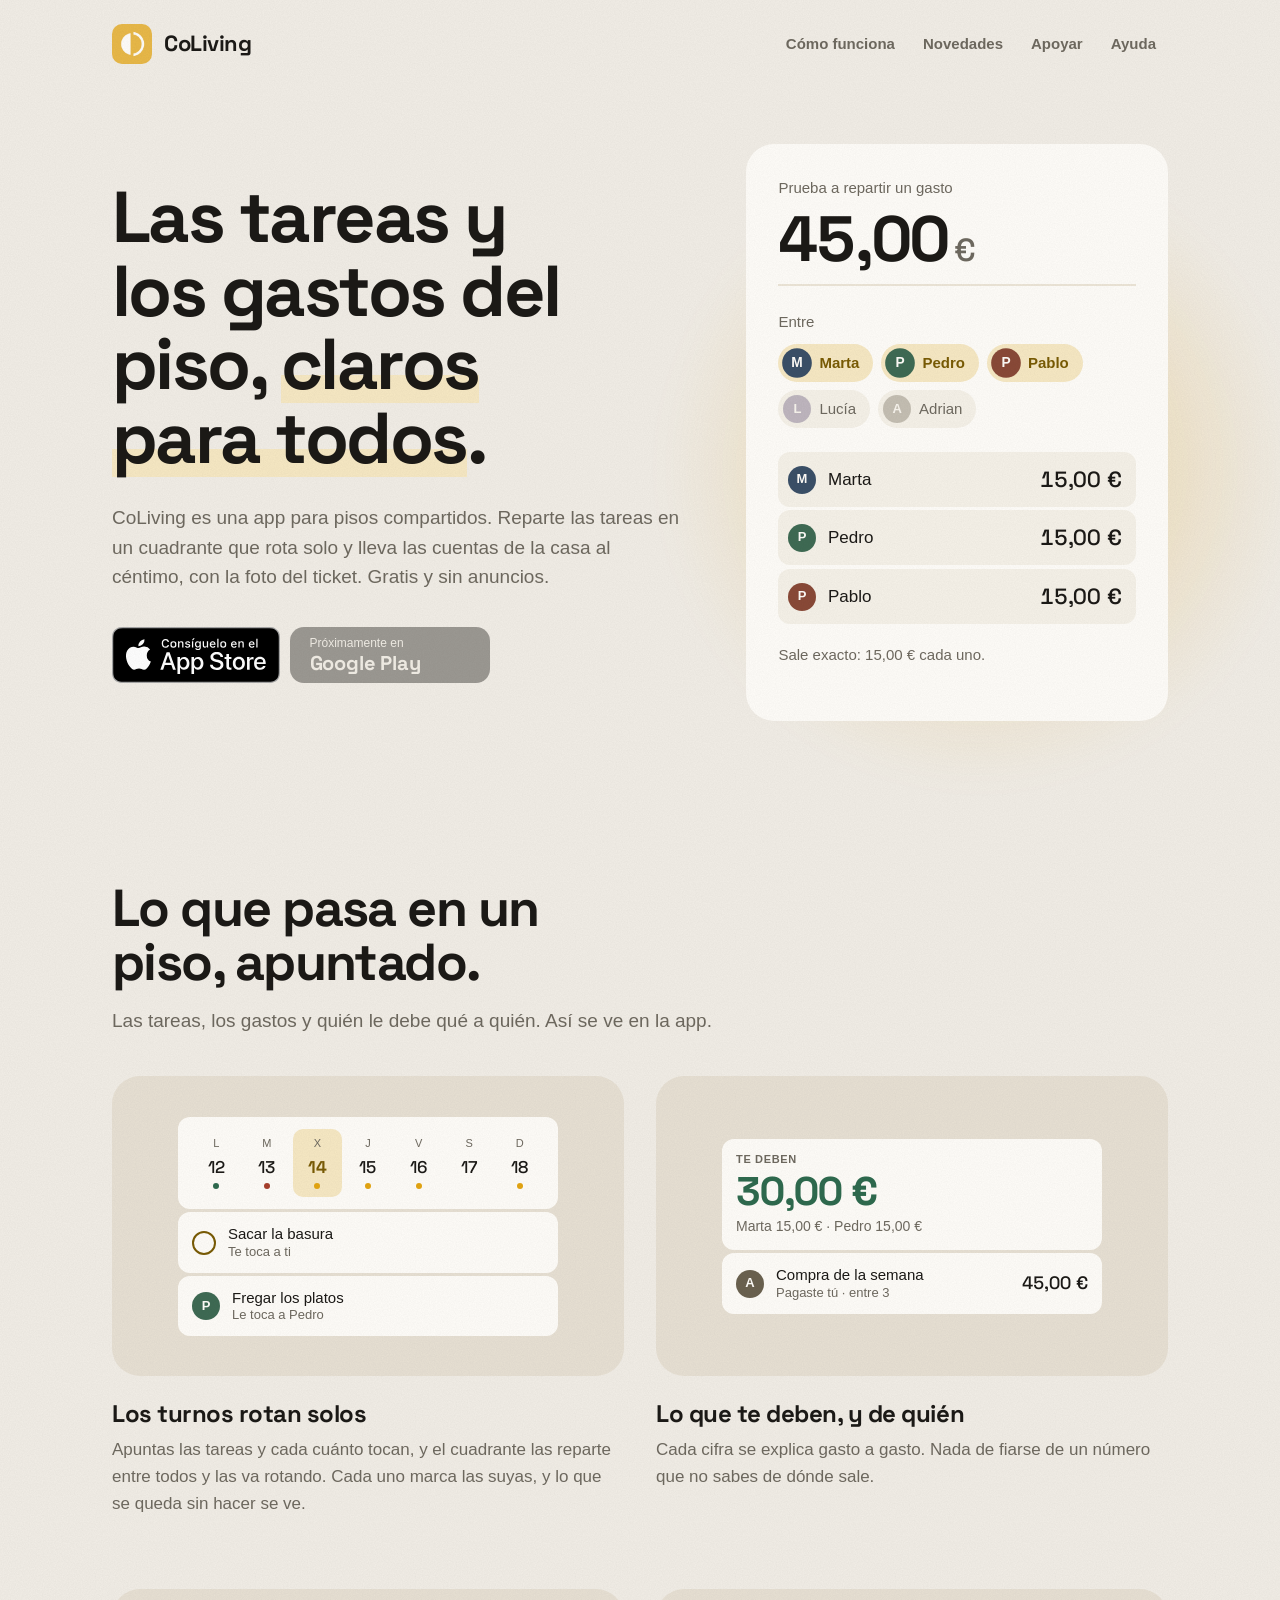
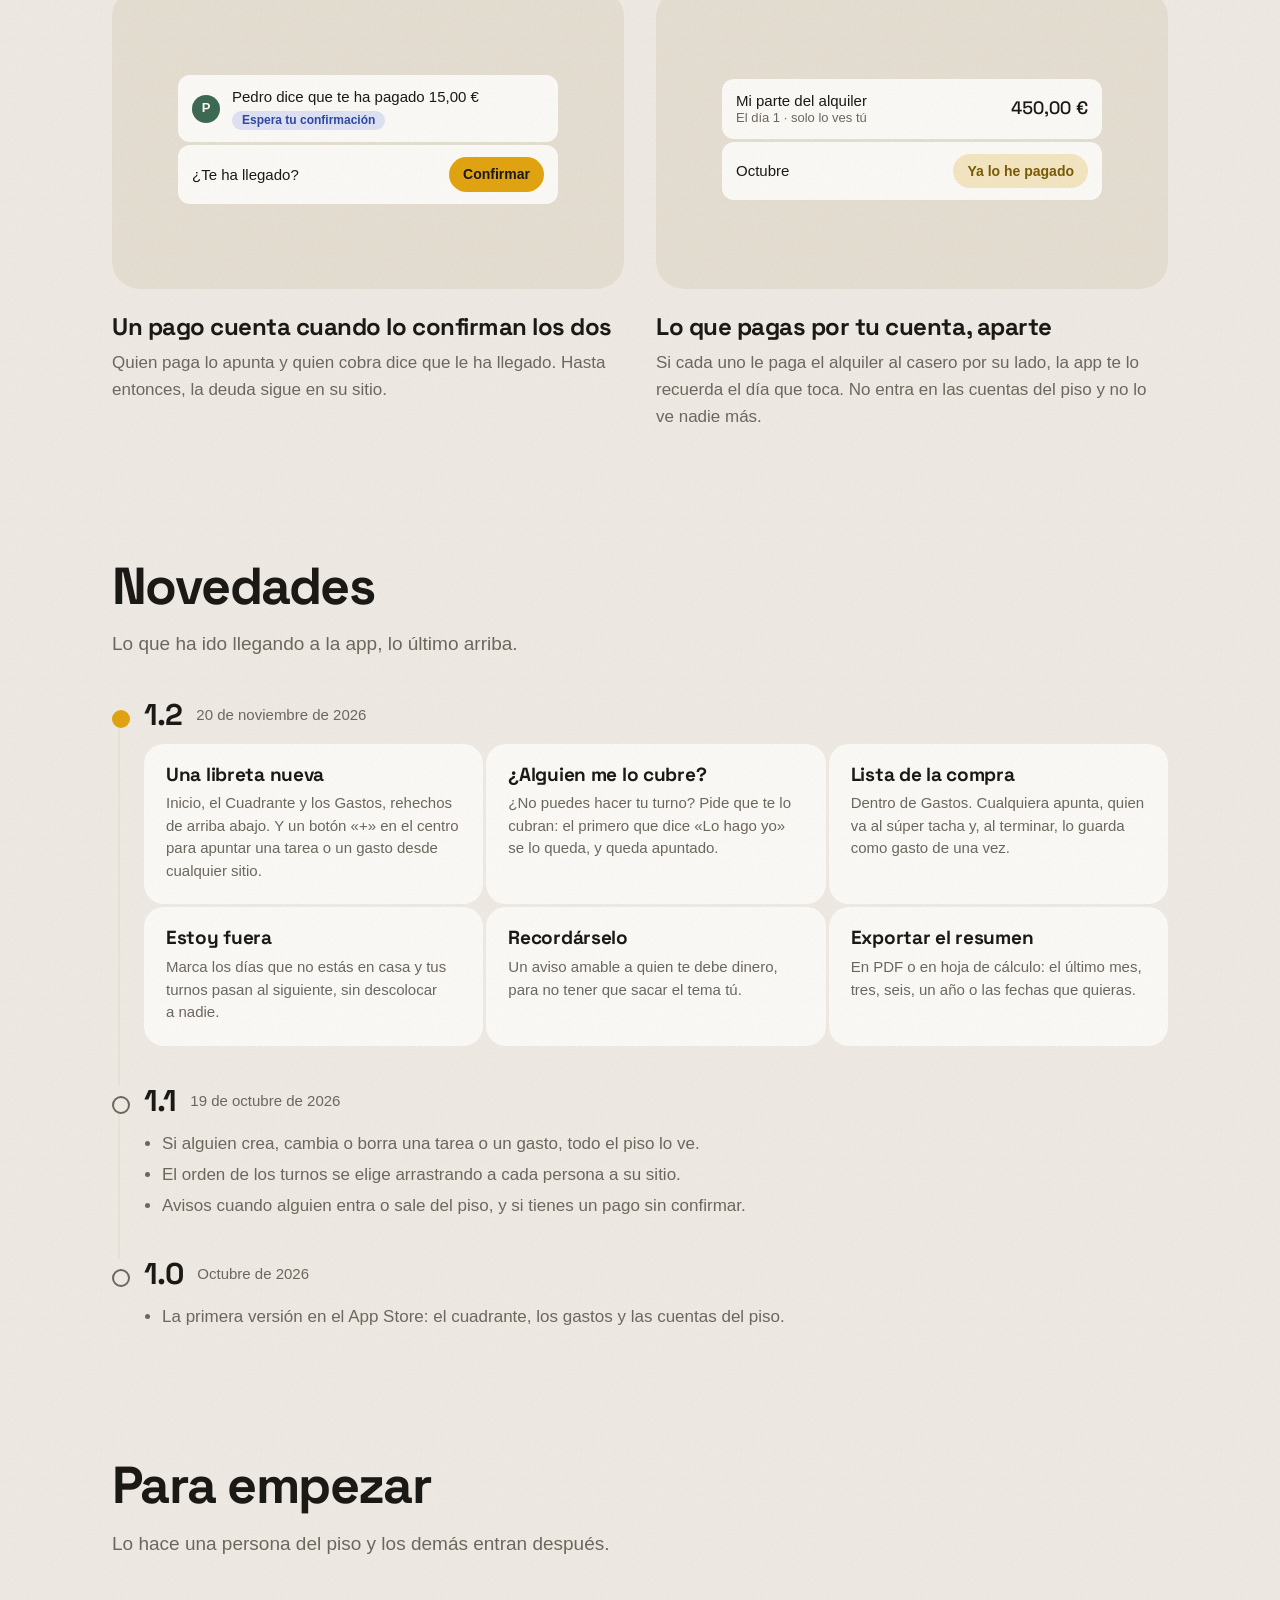
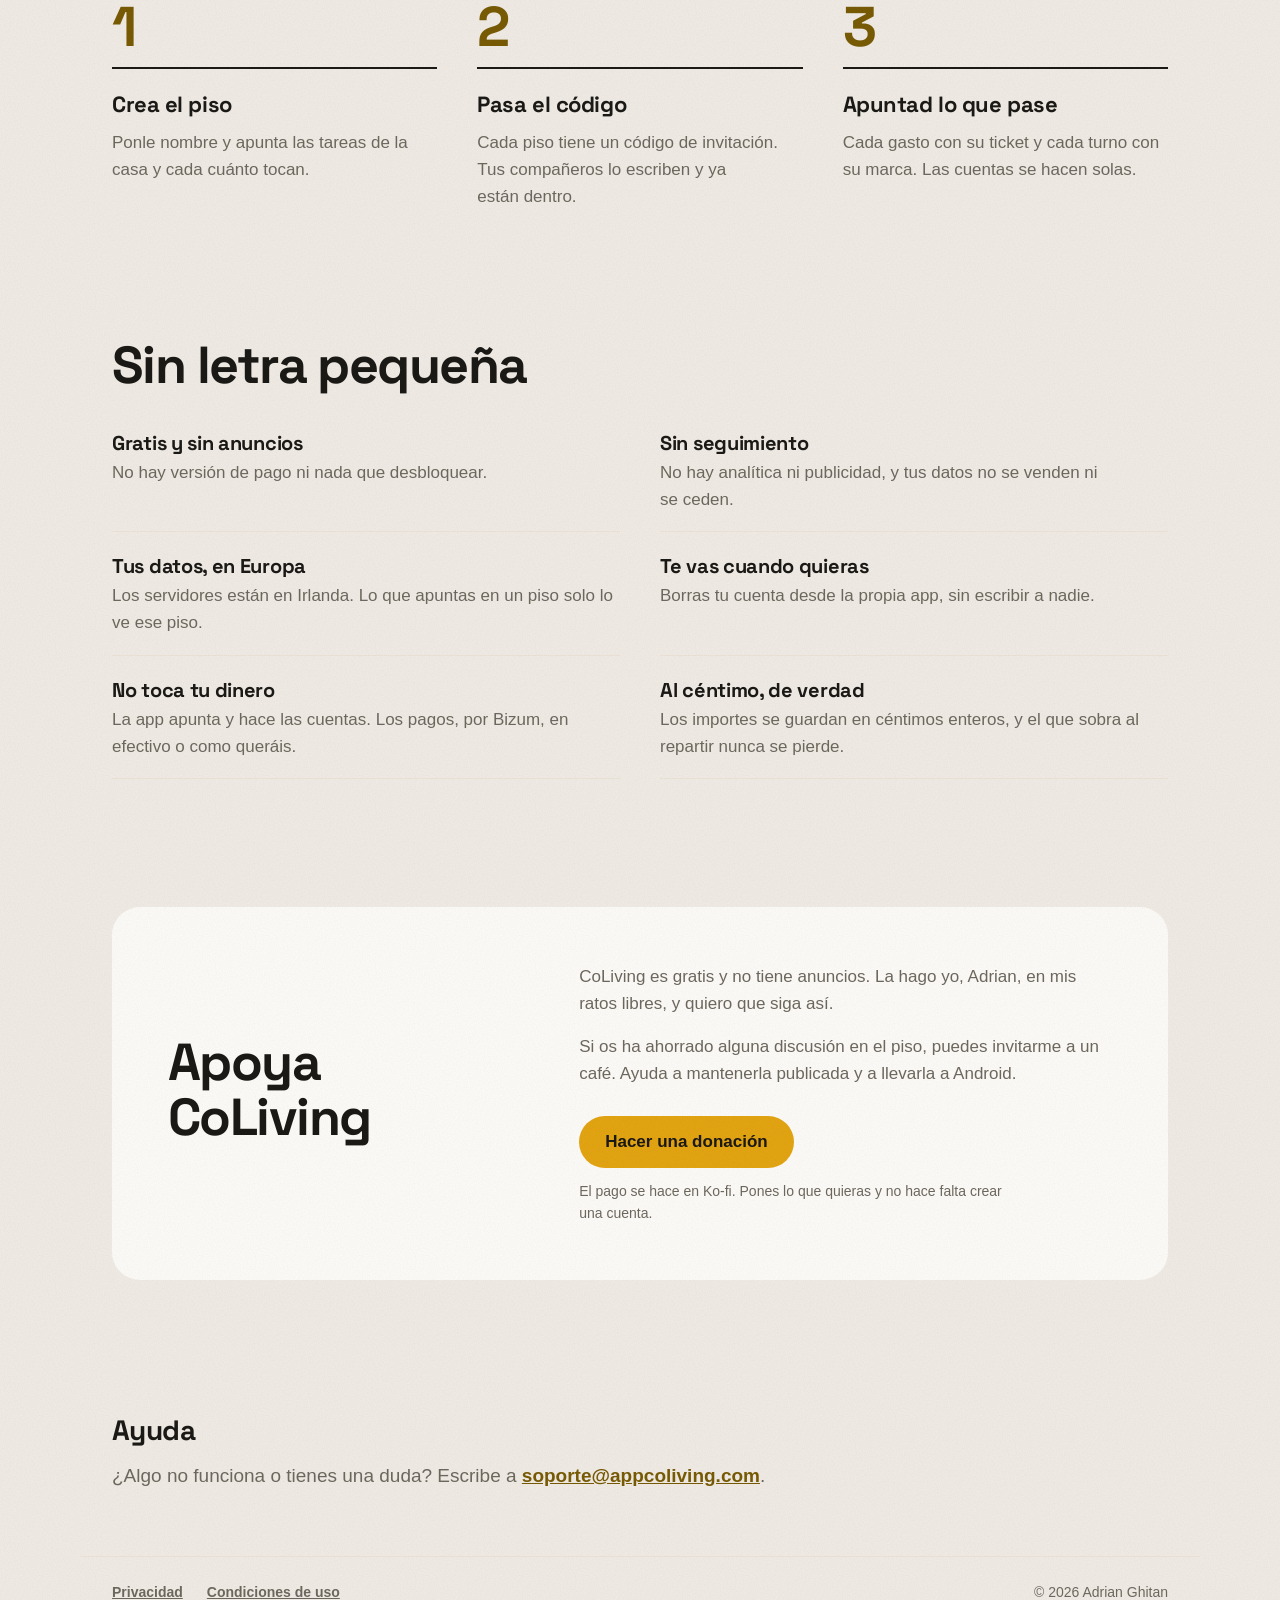
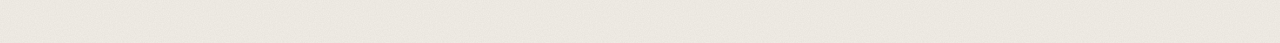
==== commit 893efc0a: "Publicar la web (30f3be5)" ====
--- a/index.html
+++ b/index.html
@@ -1,5 +1,5 @@
 <!doctype html>
-<html lang="es">
+<html lang="es" class="sin-js">
 <head>
   <meta charset="utf-8">
   <meta name="viewport" content="width=device-width, initial-scale=1">
@@ -16,9 +16,12 @@
   <link rel="icon" href="favicon-oscuro.png" media="(prefers-color-scheme: dark)">
   <link rel="preload" href="fuentes/SpaceGrotesk_700Bold.ttf" as="font" type="font/ttf" crossorigin>
   <link rel="stylesheet" href="estilos.css">
+  <!-- Los efectos esconden cosas hasta que entran en pantalla: sin JS, todo se ve desde el principio. -->
+  <script>document.documentElement.classList.replace('sin-js', 'js');</script>
 </head>
 <body>
-  <header class="marco barra">
+  <header class="barra-fondo">
+  <div class="marco barra">
     <a class="cabecera" href="./">
       <picture>
         <source srcset="icono-oscuro.png" media="(prefers-color-scheme: dark)">
@@ -28,16 +31,18 @@
     </a>
     <nav aria-label="Secciones">
       <a class="solo-ancho" href="#como">Cómo funciona</a>
+      <a href="#novedades">Novedades</a>
       <a href="#apoyar">Apoyar</a>
       <a href="#ayuda">Ayuda</a>
     </nav>
+  </div>
   </header>
 
   <main>
     <section class="marco heroe">
       <div>
-        <h1>Las tareas y los gastos del piso, claros para todos.</h1>
-        <p class="entradilla">
+        <h1 class="entra" style="--d: 0ms">Las tareas y los gastos del piso, <span class="subrayado">claros para todos</span>.</h1>
+        <p class="entradilla entra" style="--d: 120ms">
           CoLiving es una app para pisos compartidos. Reparte las tareas en un cuadrante que
           rota solo y lleva las cuentas de la casa al céntimo, con la foto del ticket.
           Gratis y sin anuncios.
@@ -56,7 +61,7 @@
           Google Play, el día que salga, igual: su insignia oficial, enlazada a
             https://play.google.com/store/apps/details?id=com.coliving.compartido
         -->
-        <div class="tiendas">
+        <div class="tiendas entra" style="--d: 220ms">
           <a class="insignia" href="https://apps.apple.com/es/app/coliving-piso-compartido/id6813604250">
             <picture>
               <source srcset="app-store-oscuro.svg" media="(prefers-color-scheme: dark)">
@@ -76,12 +81,12 @@
         enteros, y los céntimos que sobran van, de uno en uno, a los primeros de
         la lista. Si cambia la regla en la app, cambia aquí.
       -->
-      <section class="repartidor" aria-labelledby="repartidor-titulo">
+      <section class="repartidor entra" style="--d: 320ms" aria-labelledby="repartidor-titulo">
         <p class="repartidor-titulo" id="repartidor-titulo">Prueba a repartir un gasto</p>
         <label class="importe">
           <span class="oculto">Importe del gasto, en euros</span>
           <input id="importe" type="text" inputmode="decimal" autocomplete="off"
-                 value="47,83" maxlength="10" spellcheck="false">
+                 value="45,00" maxlength="10" spellcheck="false">
           <span aria-hidden="true">€</span>
         </label>
 
@@ -113,7 +118,7 @@
         escena eran tres cajas una dentro de otra, y se leía como un catálogo.
       -->
       <div class="rasgos">
-        <article class="rasgo">
+        <article class="rasgo" data-revela>
           <div class="escena" aria-hidden="true">
             <div class="escena-app">
               <div class="mini">
@@ -142,18 +147,18 @@
             va rotando. Cada uno marca las suyas, y lo que se queda sin hacer se ve.</p>
         </article>
 
-        <article class="rasgo">
+        <article class="rasgo" data-revela>
           <div class="escena" aria-hidden="true">
             <div class="escena-app">
               <div class="mini">
                 <span class="rotulo">Te deben</span>
-                <span class="cifra verde">24,50 €</span>
-                <span class="detalle">Marta 16,16 € · Pedro 8,34 €</span>
-              </div>
-              <div class="mini fila">
-                <span class="avatar av-1">M</span>
-                <span class="fila-texto">Compra de la semana<small>Pagó Marta · entre 3</small></span>
-                <span class="fila-importe">47,83 €</span>
+                <span class="cifra verde">30,00 €</span>
+                <span class="detalle">Marta 15,00 € · Pedro 15,00 €</span>
+              </div>
+              <div class="mini fila">
+                <span class="avatar av-5">A</span>
+                <span class="fila-texto">Compra de la semana<small>Pagaste tú · entre 3</small></span>
+                <span class="fila-importe">45,00 €</span>
               </div>
             </div>
           </div>
@@ -162,12 +167,12 @@
             sale.</p>
         </article>
 
-        <article class="rasgo">
+        <article class="rasgo" data-revela>
           <div class="escena" aria-hidden="true">
             <div class="escena-app">
               <div class="mini fila">
                 <span class="avatar av-2">P</span>
-                <span class="fila-texto">Pedro dice que te ha pagado 8,34 €
+                <span class="fila-texto">Pedro dice que te ha pagado 15,00 €
                   <span class="pastilla-espera">Espera tu confirmación</span></span>
               </div>
               <div class="mini fila">
@@ -181,7 +186,7 @@
             sigue en su sitio.</p>
         </article>
 
-        <article class="rasgo">
+        <article class="rasgo" data-revela>
           <div class="escena" aria-hidden="true">
             <div class="escena-app">
               <div class="mini fila">
@@ -201,10 +206,81 @@
       </div>
     </section>
 
+    <!--
+      Novedades: lo que trae cada versión, la última arriba. Una versión nueva va
+      como «Muy pronto» (la pastilla `.pronto`) mientras no esté en la App Store;
+      el día que salga, se le pone su fecha. La 1.2 salió el 20 de noviembre, sin
+      el widget, que va en la 1.3.
+    -->
+    <section class="marco seccion" id="novedades" aria-labelledby="novedades-titulo">
+      <h2 id="novedades-titulo">Novedades</h2>
+      <p class="seccion-intro">Lo que ha ido llegando a la app, lo último arriba.</p>
+
+      <ol class="versiones">
+        <li class="version version--nueva" data-revela>
+          <div class="version-cabeza">
+            <span class="version-numero">1.2</span>
+            <span class="version-fecha">20 de noviembre de 2026</span>
+          </div>
+          <div class="novedades">
+            <article class="novedad">
+              <h3>Una libreta nueva</h3>
+              <p>Inicio, el Cuadrante y los Gastos, rehechos de arriba abajo. Y un botón «+» en el
+                centro para apuntar una tarea o un gasto desde cualquier sitio.</p>
+            </article>
+            <article class="novedad">
+              <h3>¿Alguien me lo cubre?</h3>
+              <p>¿No puedes hacer tu turno? Pide que te lo cubran: el primero que dice «Lo hago yo» se
+                lo queda, y queda apuntado.</p>
+            </article>
+            <article class="novedad">
+              <h3>Lista de la compra</h3>
+              <p>Dentro de Gastos. Cualquiera apunta, quien va al súper tacha y, al terminar, lo
+                guarda como gasto de una vez.</p>
+            </article>
+            <article class="novedad">
+              <h3>Estoy fuera</h3>
+              <p>Marca los días que no estás en casa y tus turnos pasan al siguiente, sin descolocar
+                a nadie.</p>
+            </article>
+            <article class="novedad">
+              <h3>Recordárselo</h3>
+              <p>Un aviso amable a quien te debe dinero, para no tener que sacar el tema tú.</p>
+            </article>
+            <article class="novedad">
+              <h3>Exportar el resumen</h3>
+              <p>En PDF o en hoja de cálculo: el último mes, tres, seis, un año o las fechas que
+                quieras.</p>
+            </article>
+          </div>
+        </li>
+        <li class="version" data-revela>
+          <div class="version-cabeza">
+            <span class="version-numero">1.1</span>
+            <span class="version-fecha">19 de octubre de 2026</span>
+          </div>
+          <ul class="version-lista">
+            <li>Si alguien crea, cambia o borra una tarea o un gasto, todo el piso lo ve.</li>
+            <li>El orden de los turnos se elige arrastrando a cada persona a su sitio.</li>
+            <li>Avisos cuando alguien entra o sale del piso, y si tienes un pago sin confirmar.</li>
+          </ul>
+        </li>
+        <li class="version" data-revela>
+          <div class="version-cabeza">
+            <span class="version-numero">1.0</span>
+            <span class="version-fecha">Octubre de 2026</span>
+          </div>
+          <ul class="version-lista">
+            <li>La primera versión en el App Store: el cuadrante, los gastos y las cuentas del piso.</li>
+          </ul>
+        </li>
+      </ol>
+    </section>
+
     <section class="marco seccion" aria-labelledby="empezar-titulo">
       <h2 id="empezar-titulo">Para empezar</h2>
       <p class="seccion-intro">Lo hace una persona del piso y los demás entran después.</p>
-      <ol class="pasos">
+      <ol class="pasos" data-revela>
         <li>
           <h3>Crea el piso</h3>
           <p>Ponle nombre y apunta las tareas de la casa y cada cuánto tocan.</p>
@@ -223,7 +299,7 @@
 
     <section class="marco seccion" aria-labelledby="claro-titulo">
       <h2 id="claro-titulo">Sin letra pequeña</h2>
-      <ul class="promesas">
+      <ul class="promesas" data-revela>
         <li><strong>Gratis y sin anuncios</strong>
           <span>No hay versión de pago ni nada que desbloquear.</span></li>
         <li><strong>Sin seguimiento</strong>
@@ -251,7 +327,7 @@
       octubre. No volver a poner la lista de costes.
     -->
     <section class="marco seccion" id="apoyar" aria-labelledby="apoyar-titulo">
-      <div class="apoyar">
+      <div class="apoyar" data-revela>
         <h2 id="apoyar-titulo">Apoya CoLiving</h2>
         <div>
           <p>CoLiving es gratis y no tiene anuncios. La hago yo, Adrian, en mis ratos libres, y
@@ -297,6 +373,31 @@
       var euros = new Intl.NumberFormat('es-ES', {
         style: 'currency', currency: 'EUR', minimumFractionDigits: 2
       });
+      var quieto = window.matchMedia('(prefers-reduced-motion: reduce)').matches;
+      // Lo último que puso cada uno, para que la cifra corra desde ahí y no desde cero.
+      var anterior = {};
+
+      /*
+       * La cifra corre hasta su valor. Solo es pintura: cada fotograma es un
+       * número entero de céntimos, y el último es siempre el de la cuenta.
+       */
+      function correr(el, desde, hasta) {
+        if (quieto || desde === null || desde === hasta) {
+          el.textContent = euros.format(hasta / 100);
+          return;
+        }
+        var inicio = null;
+        var dura = 420;
+        function paso(t) {
+          if (inicio === null) inicio = t;
+          var k = Math.min(1, (t - inicio) / dura);
+          var suave = 1 - Math.pow(1 - k, 3);
+          var c = k === 1 ? hasta : Math.round(desde + (hasta - desde) * suave);
+          el.textContent = euros.format(c / 100);
+          if (k < 1) requestAnimationFrame(paso);
+        }
+        requestAnimationFrame(paso);
+      }
 
       // La misma lectura que `parseAmountToCents`: «12,50» o «12.5» → 1250.
       function aCentimos(texto) {
@@ -313,9 +414,10 @@
         return nombres.slice(0, -1).join(', ') + ' y ' + nombres[nombres.length - 1];
       }
 
-      function fila(nombre, avatar, centimos, extra) {
+      function fila(nombre, avatar, centimos, extra, orden) {
         var li = document.createElement('li');
         li.className = 'parte';
+        li.style.setProperty('--d', (orden * 45) + 'ms');
         var av = avatar.cloneNode(true);
         var n = document.createElement('span');
         n.className = 'parte-nombre';
@@ -330,7 +432,13 @@
         }
         var i = document.createElement('span');
         i.className = 'parte-importe';
-        i.textContent = centimos === null ? '–' : euros.format(centimos / 100);
+        if (centimos === null) {
+          i.textContent = '–';
+        } else {
+          var desde = nombre in anterior ? anterior[nombre] : null;
+          correr(i, desde, centimos);
+          anterior[nombre] = centimos;
+        }
         li.appendChild(i);
         return li;
       }
@@ -349,7 +457,8 @@
             b.dataset.nombre,
             b.querySelector('.avatar'),
             base === null ? null : base + (i < sobran ? 1 : 0),
-            i < sobran
+            i < sobran,
+            i
           ));
         });
 
@@ -357,7 +466,7 @@
           var numero = Number(input.value.trim().replace(/\s/g, '').replace(',', '.'));
           explicacion.textContent = numero * 100 > MAX_CENTIMOS
             ? 'En la app, un gasto puede ser de hasta 1.000.000 €.'
-            : 'Escribe un importe, por ejemplo 47,83.';
+            : 'Escribe un importe, por ejemplo 45,00.';
           return;
         }
         var suma = '<strong>' + euros.format(total / 100) + '</strong>';
@@ -391,6 +500,57 @@
       medir();
       pintar();
     })();
+
+    /*
+     * Los efectos de la página. Todo es adorno: sin JS o con «reducir
+     * movimiento», la página se ve entera y quieta.
+     */
+    (function () {
+      var quieto = window.matchMedia('(prefers-reduced-motion: reduce)').matches;
+
+      // La barra de arriba se pega y se vela al bajar.
+      var barra = document.querySelector('.barra-fondo');
+      function mirarBarra() {
+        barra.classList.toggle('barra-fondo--pegada', window.scrollY > 8);
+      }
+      window.addEventListener('scroll', mirarBarra, { passive: true });
+      mirarBarra();
+
+      // Lo que entra en pantalla sube un poco y aparece. Una vez, y ya.
+      var revelar = document.querySelectorAll('[data-revela]');
+      if (quieto || !('IntersectionObserver' in window)) {
+        revelar.forEach(function (el) { el.classList.add('visto'); });
+      } else {
+        var ojo = new IntersectionObserver(function (entradas) {
+          entradas.forEach(function (e) {
+            if (e.isIntersecting) {
+              e.target.classList.add('visto');
+              ojo.unobserve(e.target);
+            }
+          });
+        }, { rootMargin: '0px 0px -12% 0px', threshold: 0.08 });
+        revelar.forEach(function (el) { ojo.observe(el); });
+      }
+
+      // Las escenas se inclinan un poco hacia el ratón, como una pieza de verdad.
+      if (!quieto && window.matchMedia('(hover: hover) and (pointer: fine)').matches) {
+        document.querySelectorAll('.escena').forEach(function (escena) {
+          escena.addEventListener('pointermove', function (ev) {
+            var r = escena.getBoundingClientRect();
+            var x = (ev.clientX - r.left) / r.width - 0.5;
+            var y = (ev.clientY - r.top) / r.height - 0.5;
+            escena.style.setProperty('--rx', (-y * 6).toFixed(2) + 'deg');
+            escena.style.setProperty('--ry', (x * 8).toFixed(2) + 'deg');
+            escena.style.setProperty('--mx', ((x + 0.5) * 100).toFixed(1) + '%');
+            escena.style.setProperty('--my', ((y + 0.5) * 100).toFixed(1) + '%');
+          });
+          escena.addEventListener('pointerleave', function () {
+            escena.style.setProperty('--rx', '0deg');
+            escena.style.setProperty('--ry', '0deg');
+          });
+        });
+      }
+    })();
   </script>
 </body>
 </html>
--- a/estilos.css
+++ b/estilos.css
@@ -5,9 +5,12 @@
  * manda, el ámbar es lo único con color y claro y oscuro son la misma página.
  * Los valores salen de `src/theme/index.ts`; si cambian allí, se cambian aquí.
  *
- * Lo único que se permite llamar la atención es el repartidor de arriba. Todo
- * lo demás va callado: si algún día apetece animar otra sección o darle otro
- * color, es justo lo que hay que no hacer.
+ * El repartidor de arriba es lo que manda. Desde el 17 de noviembre la página
+ * se mueve un poco (a petición): entra el héroe, las secciones aparecen al
+ * bajar, las escenas se inclinan hacia el ratón y las cifras corren. Todo en
+ * «Efectos», al final; todo se apaga con «reducir movimiento» y sin JS no se
+ * esconde nada. **Movimiento sí, color no**: el ámbar sigue siendo lo único
+ * con color, también en los brillos.
  *
  * Space Grotesk se sirve desde aquí y no desde Google Fonts: pedirla a Google
  * le pasaría la IP de cada visitante, y en una web que enlaza a una política de
@@ -118,6 +121,10 @@
   font: 17px/1.6 -apple-system, BlinkMacSystemFont, 'SF Pro Text', 'Segoe UI', Roboto,
     'Helvetica Neue', sans-serif;
   -webkit-text-size-adjust: 100%;
+  /* El resplandor del héroe se sale por la derecha: que no haga scroll de lado.
+     `clip` y no `hidden`, que rompería la barra pegada. */
+  overflow-x: clip;
+  position: relative;
 }
 
 h1,
@@ -157,7 +164,36 @@
   white-space: nowrap;
 }
 
+/* Al saltar a una sección desde el menú, que la barra pegada no tape su título. */
+section[id] {
+  scroll-margin-top: 72px;
+}
+
 /* ------------------------------------------------------------ Cabecera */
+/*
+ * La barra es opaca siempre, con el color de la página, y no translúcida.
+ * En el iPhone (Safari 26) la página se ve también detrás de la hora y la
+ * batería, y Safari solo tiñe esa franja con el color de la barra si la barra
+ * es opaca desde que carga. Translúcida, o transparente hasta bajar, se veía el
+ * contenido pasar por encima de ella (18 de noviembre).
+ */
+.barra-fondo {
+  position: sticky;
+  top: 0;
+  z-index: 10;
+  background: var(--cal);
+  transition: box-shadow 0.3s ease;
+}
+
+.barra-fondo--pegada {
+  box-shadow: 0 1px 0 var(--linea);
+}
+
+.barra-fondo--pegada .barra {
+  padding-top: 12px;
+  padding-bottom: 12px;
+}
+
 .cabecera {
   display: inline-flex;
   align-items: center;
@@ -202,6 +238,7 @@
   gap: 16px;
   padding-top: 24px;
   padding-bottom: 24px;
+  transition: padding 0.3s ease;
 }
 
 .barra nav {
@@ -225,6 +262,18 @@
 /* El enlace a «Cómo funciona» es el primero que sobra en un móvil. */
 @media (max-width: 520px) {
   .barra .solo-ancho {
+    display: none;
+  }
+
+  .barra nav a {
+    padding: 8px 9px;
+    font-size: 14px;
+  }
+}
+
+/* Con tres enlaces, en un móvil de 360 el nombre se queda solo con el icono. */
+@media (max-width: 400px) {
+  .cabecera .marca {
     display: none;
   }
 }
@@ -993,3 +1042,459 @@
 .pie-firma {
   margin-left: auto;
 }
+
+/* ------------------------------------------------------------- Novedades */
+/*
+ * Una versión por renglón, la última arriba, unidas por una línea. La que está
+ * por llegar va en una pieza, con sus novedades en rejilla; las de antes, en
+ * una lista corta. La línea se dibuja al entrar en pantalla.
+ */
+.versiones {
+  list-style: none;
+  margin: 0;
+  padding: 0;
+  display: grid;
+  gap: 40px;
+  position: relative;
+}
+
+.version {
+  position: relative;
+  padding-left: 32px;
+}
+
+/* La línea que baja de una versión a la siguiente. */
+.version::before {
+  content: '';
+  position: absolute;
+  left: 6px;
+  top: 18px;
+  bottom: -40px;
+  width: 2px;
+  background: var(--linea);
+  transform-origin: top;
+}
+
+.version:last-child::before {
+  display: none;
+}
+
+/* El punto de cada versión. */
+.version::after {
+  content: '';
+  position: absolute;
+  left: 0;
+  top: 10px;
+  width: 14px;
+  height: 14px;
+  border-radius: 50%;
+  background: var(--cal);
+  border: 2px solid var(--tinta-suave);
+}
+
+.version--nueva::after {
+  background: var(--ambar);
+  border-color: var(--ambar);
+}
+
+.version-cabeza {
+  display: flex;
+  align-items: center;
+  flex-wrap: wrap;
+  gap: 8px 14px;
+  margin-bottom: 14px;
+}
+
+.version-numero {
+  font-family: var(--display);
+  font-weight: 700;
+  font-size: 30px;
+  letter-spacing: -0.03em;
+  line-height: 1;
+}
+
+.version-fecha {
+  color: var(--tinta-suave);
+  font-size: 15px;
+}
+
+.pronto {
+  display: inline-flex;
+  align-items: center;
+  gap: 8px;
+  font-size: 13px;
+  font-weight: 700;
+  color: var(--ambar-texto);
+  background: var(--ambar-suave);
+  border-radius: 999px;
+  padding: 4px 12px 4px 10px;
+}
+
+.pronto i {
+  width: 8px;
+  height: 8px;
+  border-radius: 50%;
+  background: var(--ambar);
+}
+
+.novedades {
+  display: grid;
+  gap: var(--junta);
+}
+
+@media (min-width: 640px) {
+  .novedades {
+    grid-template-columns: repeat(2, minmax(0, 1fr));
+  }
+}
+
+@media (min-width: 1000px) {
+  .novedades {
+    grid-template-columns: repeat(3, minmax(0, 1fr));
+  }
+}
+
+.novedad {
+  background: var(--pieza);
+  border-radius: var(--radio);
+  padding: 20px 22px 22px;
+}
+
+.novedad h3 {
+  font-size: 19px;
+  line-height: 1.2;
+  letter-spacing: -0.015em;
+  margin: 0 0 6px;
+}
+
+.novedad p {
+  margin: 0;
+  font-size: 15px;
+  line-height: 1.5;
+  color: var(--tinta-suave);
+}
+
+.version-lista {
+  margin: 0;
+  list-style: disc;
+  padding-left: 18px;
+  color: var(--tinta-suave);
+  max-width: 40em;
+}
+
+.version-lista li + li {
+  margin-top: 4px;
+}
+
+/* ---------------------------------------------------------------- Efectos */
+/*
+ * Todo lo que se mueve, junto. La regla: movimiento sí, color no. Y nada
+ * escondido para quien no tiene JS (`.js` lo pone el script de la cabecera) ni
+ * movimiento para quien ha pedido que no lo haya.
+ */
+
+/*
+ * El grano del papel, encima de todo y sin estorbar a nada. `absolute` sobre
+ * todo el `body` y no `fixed`: Safari 26 tiñe la franja de la hora con lo que
+ * esté fijo arriba, y con esta capa transparente fija no la teñía con la barra.
+ */
+body::before {
+  content: '';
+  position: absolute;
+  inset: 0;
+  z-index: 100;
+  pointer-events: none;
+  opacity: 0.05;
+  background-image: url("data:image/svg+xml,%3Csvg xmlns='http://www.w3.org/2000/svg' width='160' height='160'%3E%3Cfilter id='g'%3E%3CfeTurbulence type='fractalNoise' baseFrequency='0.85' numOctaves='3' stitchTiles='stitch'/%3E%3CfeColorMatrix values='0 0 0 0 0 0 0 0 0 0 0 0 0 0 0 0 0 0 0.9 0'/%3E%3C/filter%3E%3Crect width='100%25' height='100%25' filter='url(%23g)'/%3E%3C/svg%3E");
+}
+
+@media (prefers-color-scheme: dark) {
+  body::before {
+    opacity: 0.07;
+    filter: invert(1);
+  }
+}
+
+/* Un resplandor ámbar detrás del repartidor, que respira despacio. */
+.heroe {
+  position: relative;
+  isolation: isolate;
+}
+
+.heroe::before {
+  content: '';
+  position: absolute;
+  z-index: -1;
+  width: min(620px, 90vw);
+  aspect-ratio: 1;
+  right: -8%;
+  top: 50%;
+  translate: 0 -50%;
+  border-radius: 50%;
+  background: radial-gradient(closest-side, color-mix(in srgb, var(--ambar) 34%, transparent), transparent);
+  filter: blur(20px);
+  animation: respira 14s ease-in-out infinite alternate;
+  pointer-events: none;
+}
+
+@media (prefers-color-scheme: dark) {
+  .heroe::before {
+    background: radial-gradient(closest-side, color-mix(in srgb, var(--ambar) 20%, transparent), transparent);
+  }
+}
+
+@keyframes respira {
+  from { transform: scale(0.92) translate(0, 0); }
+  to { transform: scale(1.08) translate(-6%, 4%); }
+}
+
+/* El héroe entra en cascada. */
+.js .entra {
+  opacity: 0;
+  animation: sube 0.8s cubic-bezier(0.2, 0.7, 0.2, 1) var(--d, 0ms) forwards;
+}
+
+@keyframes sube {
+  from { opacity: 0; transform: translateY(18px); }
+  to { opacity: 1; transform: none; }
+}
+
+/* «claros para todos», subrayado a rotulador ámbar, que se pinta al llegar. */
+.subrayado {
+  background-image: linear-gradient(transparent 62%, var(--ambar-suave) 62%, var(--ambar-suave) 92%, transparent 92%);
+  background-repeat: no-repeat;
+  background-size: 100% 100%;
+}
+
+@media (prefers-color-scheme: dark) {
+  .subrayado {
+    background-image: linear-gradient(transparent 62%, color-mix(in srgb, var(--ambar) 38%, transparent) 62%, color-mix(in srgb, var(--ambar) 38%, transparent) 92%, transparent 92%);
+  }
+}
+
+.js .subrayado {
+  background-size: 0% 100%;
+  animation: rotulador 0.9s cubic-bezier(0.6, 0, 0.2, 1) 0.75s forwards;
+}
+
+@keyframes rotulador {
+  to { background-size: 100% 100%; }
+}
+
+/* Lo que aparece al bajar. */
+.js [data-revela] {
+  opacity: 0;
+  transform: translateY(28px);
+  transition: opacity 0.7s ease, transform 0.8s cubic-bezier(0.2, 0.7, 0.2, 1);
+}
+
+.js [data-revela].visto {
+  opacity: 1;
+  transform: none;
+}
+
+/* De dos en dos, el de la derecha llega un poco después. */
+@media (min-width: 860px) {
+  .js .rasgo[data-revela]:nth-child(even) {
+    transition-delay: 0.12s;
+  }
+}
+
+/* Las novedades de la versión que viene, una detrás de otra. */
+.js .version[data-revela] .novedad {
+  opacity: 0;
+  transform: translateY(14px) scale(0.98);
+  transition: opacity 0.5s ease, transform 0.6s cubic-bezier(0.2, 0.7, 0.2, 1);
+}
+
+.js .version[data-revela].visto .novedad {
+  opacity: 1;
+  transform: none;
+}
+
+.js .version.visto .novedad:nth-child(2) { transition-delay: 0.06s; }
+.js .version.visto .novedad:nth-child(3) { transition-delay: 0.12s; }
+.js .version.visto .novedad:nth-child(4) { transition-delay: 0.18s; }
+.js .version.visto .novedad:nth-child(5) { transition-delay: 0.24s; }
+.js .version.visto .novedad:nth-child(6) { transition-delay: 0.3s; }
+
+/* La línea de las versiones se dibuja hacia abajo. */
+.js .version[data-revela]::before {
+  transform: scaleY(0);
+  transition: transform 0.9s cubic-bezier(0.6, 0, 0.2, 1) 0.2s;
+}
+
+.js .version[data-revela].visto::before {
+  transform: scaleY(1);
+}
+
+/* El punto de «Muy pronto», latiendo. */
+.pronto i {
+  animation: late 1.8s ease-out infinite;
+}
+
+@keyframes late {
+  0% { box-shadow: 0 0 0 0 color-mix(in srgb, var(--ambar) 70%, transparent); }
+  100% { box-shadow: 0 0 0 9px transparent; }
+}
+
+/* Las escenas se inclinan hacia el ratón, con un brillo que lo sigue. */
+.escena {
+  perspective: 900px;
+  position: relative;
+  overflow: hidden;
+}
+
+.escena::after {
+  content: '';
+  position: absolute;
+  inset: 0;
+  pointer-events: none;
+  background: radial-gradient(circle at var(--mx, 50%) var(--my, 50%), color-mix(in srgb, var(--ambar) 16%, transparent), transparent 55%);
+  opacity: 0;
+  transition: opacity 0.4s ease;
+}
+
+.escena:hover::after {
+  opacity: 1;
+}
+
+.escena-app {
+  transform: rotateX(var(--rx, 0deg)) rotateY(var(--ry, 0deg));
+  transition: transform 0.5s cubic-bezier(0.2, 0.7, 0.2, 1);
+  transform-style: preserve-3d;
+}
+
+.escena:hover .escena-app {
+  transition-duration: 0.12s;
+}
+
+.escena .mini {
+  transition: transform 0.4s cubic-bezier(0.2, 0.7, 0.2, 1);
+}
+
+.escena:hover .mini {
+  transform: translateZ(18px);
+}
+
+.escena:hover .mini + .mini {
+  transform: translateZ(30px);
+}
+
+/* Las partes del repartidor entran de una en una, y el céntimo de más salta. */
+.parte {
+  animation: aparece 0.45s cubic-bezier(0.2, 0.7, 0.2, 1) var(--d, 0ms) both;
+}
+
+@keyframes aparece {
+  from { opacity: 0; transform: translateY(6px) scale(0.98); }
+  to { opacity: 1; transform: none; }
+}
+
+.centimo {
+  animation: salta 0.5s cubic-bezier(0.3, 1.6, 0.5, 1) calc(var(--d, 0ms) + 0.2s) both;
+}
+
+@keyframes salta {
+  from { opacity: 0; transform: scale(0.4); }
+  to { opacity: 1; transform: none; }
+}
+
+.persona {
+  transition: background-color 0.2s ease, color 0.2s ease, transform 0.15s ease;
+}
+
+.persona:active {
+  transform: scale(0.95);
+}
+
+.persona .avatar {
+  transition: opacity 0.2s ease, transform 0.3s cubic-bezier(0.3, 1.6, 0.5, 1);
+}
+
+.persona[aria-pressed='true'] .avatar {
+  transform: scale(1.06);
+}
+
+/* Los pasos: la raya bajo cada número se traza al aparecer. */
+.js .pasos[data-revela] li::before {
+  border-bottom-color: transparent;
+  background: linear-gradient(var(--tinta), var(--tinta)) left bottom / 0% 2px no-repeat;
+  transition: background-size 0.8s cubic-bezier(0.6, 0, 0.2, 1);
+}
+
+.js .pasos[data-revela].visto li::before {
+  background-size: 100% 2px;
+}
+
+.js .pasos.visto li:nth-child(2)::before { transition-delay: 0.15s; }
+.js .pasos.visto li:nth-child(3)::before { transition-delay: 0.3s; }
+
+/* El botón de donar: sube un poco y le cruza un brillo. */
+.boton {
+  position: relative;
+  overflow: hidden;
+  transition: transform 0.2s ease, box-shadow 0.2s ease;
+}
+
+.boton::after {
+  content: '';
+  position: absolute;
+  inset: 0;
+  background: linear-gradient(110deg, transparent 30%, rgba(255, 255, 255, 0.45) 50%, transparent 70%);
+  transform: translateX(-120%);
+}
+
+.boton:hover {
+  transform: translateY(-2px);
+  box-shadow: 0 10px 24px -10px color-mix(in srgb, var(--ambar) 80%, transparent);
+}
+
+.boton:hover::after {
+  transform: translateX(120%);
+  transition: transform 0.7s ease;
+}
+
+.insignia,
+a.tienda {
+  transition: transform 0.2s ease, opacity 0.2s ease;
+}
+
+.insignia:hover,
+a.tienda:hover {
+  transform: translateY(-2px);
+}
+
+/* Quien ha pedido que no se mueva nada: ni una cosa. */
+@media (prefers-reduced-motion: reduce) {
+  *,
+  *::before,
+  *::after {
+    animation: none !important;
+    transition: none !important;
+  }
+
+  .js .entra,
+  .js [data-revela],
+  .js .version[data-revela] .novedad {
+    opacity: 1;
+    transform: none;
+  }
+
+  .js .subrayado {
+    background-size: 100% 100%;
+  }
+
+  .js .version[data-revela]::before {
+    transform: none;
+  }
+
+  .js .pasos[data-revela] li::before {
+    background-size: 100% 2px;
+  }
+
+  .escena-app,
+  .escena:hover .mini {
+    transform: none;
+  }
+}
